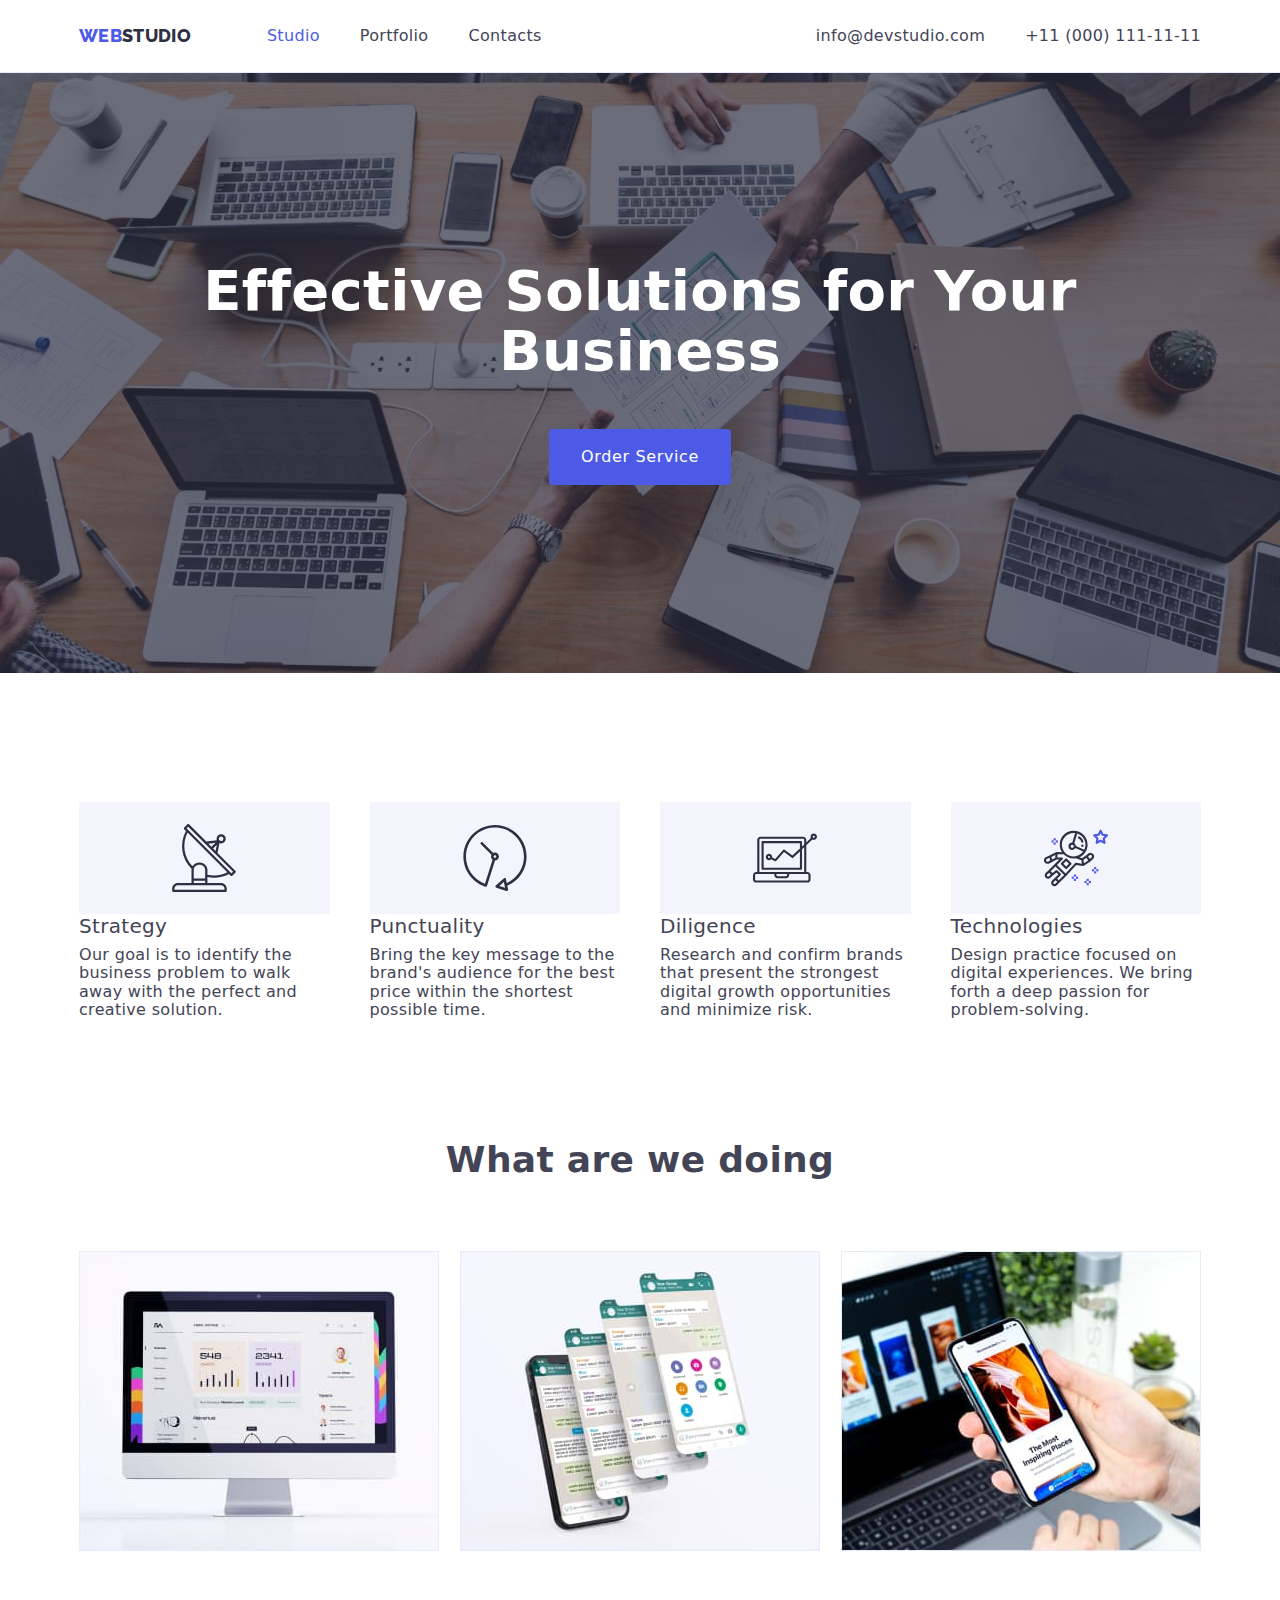
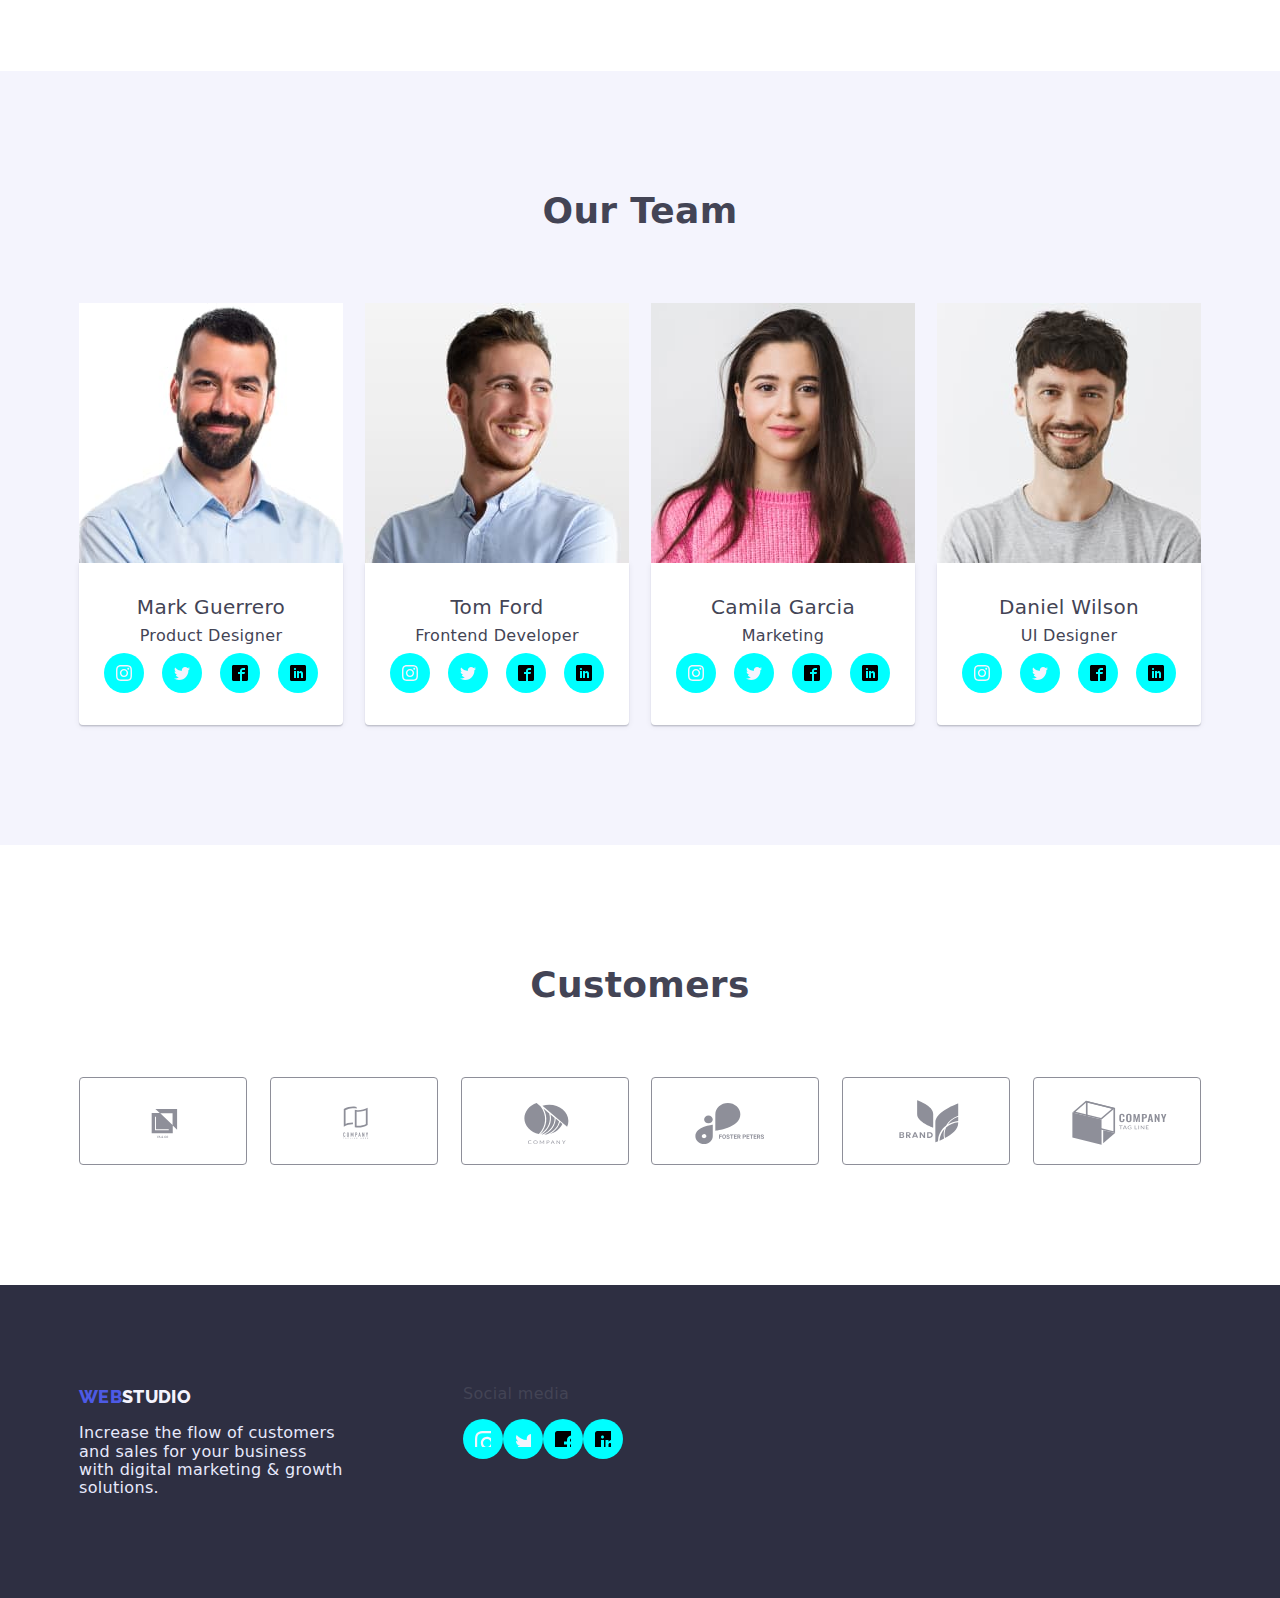
==== index.html @ 7fb161d1 "commit2" ====
<!DOCTYPE html>
<html lang="en">
  <head>
    <meta charset="UTF-8" />
    <meta http-equiv="X-UA-Compatible" content="IE=edge" />
    <meta name="viewport" content="width=device-width, initial-scale=1.0" />

    <title>resume</title>
  
    <link
      href="https://fonts.googleapis.com/css2?family=Raleway:wght@800&family=Roboto:wght@400;500;700&display=swap"
      rel="stylesheet"
    />
    <link rel="stylesheet" href="./css/styles.css" />
    <link
    href="https://cdn.jsdelivr.net/npm/modern-normalize@1.1.0/modern-normalize.min.css"
    rel="stylesheet"
  />
   
  </head>
  <body>
    <header class="top">
      <div class="conteiner">
        <div class="header-nav">
        <nav>
          <div class="internal-nav"> 
        <a href="./index.html" class="logo"
          >WEB<span class="accent-1">STUDIO</span></a
        >
        <ul class="nav-link">
          <li class="li">
            <a href="" class="link curent">Studio</a>
          </li>
          <li class="li"><a href="./portfolio.html" class="link">Portfolio</a></li>
          <li class="li"><a href="" class="link">Contacts</a></li>
        </ul>
      </div>
      </nav>
      <address class="adr-heder">
        <ul class="auth-nav">
          <li class="li">
            <a href="mailto:info@devstudio.com" class="address">info@devstudio.com</a>
          </li>
          <li class="li">
            <a href="tel:+110001111111" class="address">+11 (000) 111-11-11</a>
          </li>
        </ul>
      </address>
    </div>
      </div>
    </header>

    <main>
      
      <section class="giant">
        <div class="hero">
        <div class="conteiner">
        <h1 class="title">Effective Solutions for Your Business</h1>
        <button type="button" class="button giant">Order Service</button>
      </div>
      </section>

      <section class="methods">
        <div class="conteiner">
          
        <ul class="title-p">
          <li class="li antena">
            <h3 class="title">Strategy</h3>
            <p class="text-p">
              Our goal is to identify the business problem to walk away with the
              perfect and creative solution.
            </p>
          </li>

          <li class="li hod">
            <h3 class="title">Punctuality</h3>
            <p class="text-p">
              Bring the key message to the brand's audience for the best price
              within the shortest possible time.
            </p>
          </li>

          <li class="li comp">
            <h3 class="title">Diligence</h3>
            <p class="text-p">
              Research and confirm brands that present the strongest digital
              growth opportunities and minimize risk.
            </p>
          </li>

          <li class="li astronaut">
            <h3 class="title">Technologies</h3>
            <p class="text-p">
              Design practice focused on digital experiences. We bring forth a
              deep passion for problem-solving.
            </p>
          </li>
        </ul>
       
        </div>
    </div>
      </section>
      <section class="works">
        <div class="conteiner metodu">
        <h2 class="big-title">What are we doing</h2>
        <ul class="work">
          <li class="li">
            <img src="./images/comp.jpg" alt="computer" width="360" />
          </li>

          <li class="li">
            <img src="./images/tel.jpg" alt="phone" width="360" />
          </li>
          <li class="li">
            <img
              src="./images/compandtel.jpg"
              alt="phone and computer"
              width="360"
            />
          </li>
        </ul>
        </div>
        </section>
      </section>
   

      <section class="team">
        <div class="conteiner">
        <h2 class="big-title">Our Team</h2>
        <ul class="title-img">
          <li class="li">
            <img src="./images/mark.jpg" alt="mark" width="264" class="foto"/>
            <div class="team-img"><h3 class="title">Mark Guerrero</h3>
            <p class="text-p">Product Designer</p>
            <ul class="list-svg">
       <li class="li"><a href="/" class="a-svg"><svg class="icon inst-t" width="16px" height="16px"> 
            <use href="./images/symbol-defs.svg#icon-instagram" ></use>
       </svg></a></li>
         <li class="li"><a href="/" class="a-svg"><svg class="icon inst-t" width="16px" height="16px"> 
            <use href="./images/symbol-defs.svg#icon-twitter" ></use>
        </svg></a></li>
         <li class="li"><a href="/" class="a-svg"><svg class="icon f-in" width="16px" height="16px"> 
            <use href="./images/symbol-defs.svg#icon-facebook2" ></use>
        </svg></a></li>
         <li class="li"><a href="/" class="a-svg"><svg class="icon f-in" width="16px" height="16px"> 
            <use href="./images/symbol-defs.svg#icon-linkedin" ></use>
        </svg></a></li>
        </ul>
   </div> 
   <li class="li">
            <img src="./images/tom.jpg" alt="mark" width="264" class="foto"/>
            <div class="team-img"><h3 class="title">Tom Ford</h3>
            <p class="text-p">Frontend Developer</p>
      <ul class="list-svg">
       <li class="li"><a href="/" class="a-svg"><svg class="icon inst-t" width="16px" height="16px"> 
            <use href="./images/symbol-defs.svg#icon-instagram" ></use>
       </svg></a></li>
         <li class="li"><a href="/" class="a-svg"><svg class="icon inst-t" width="16px" height="16px"> 
            <use href="./images/symbol-defs.svg#icon-twitter" ></use>
        </svg></a></li>
         <li class="li"><a href="/" class="a-svg"><svg class="icon f-in" width="16px" height="16px"> 
            <use href="./images/symbol-defs.svg#icon-facebook2" ></use>
        </svg></a></li>
         <li class="li"><a href="/" class="a-svg"><svg class="icon f-in" width="16px" height="16px"> 
            <use href="./images/symbol-defs.svg#icon-linkedin" ></use>
        </svg></a></li>
        </ul>
   </div> 
    <li class="li">
            <img src="./images/camila.jpg" alt="mark" width="264" class="foto"/>
            <div class="team-img"><h3 class="title">Camila Garcia</h3>
            <p class="text-p">Marketing</p>
       <ul class="list-svg">
       <li class="li"><a href="/" class="a-svg"><svg class="icon inst-t" width="16px" height="16px"> 
            <use href="./images/symbol-defs.svg#icon-instagram" ></use>
       </svg></a></li>
         <li class="li"><a href="/" class="a-svg"><svg class="icon inst-t" width="16px" height="16px"> 
            <use href="./images/symbol-defs.svg#icon-twitter" ></use>
        </svg></a></li>
         <li class="li"><a href="/" class="a-svg"><svg class="icon f-in" width="16px" height="16px"> 
            <use href="./images/symbol-defs.svg#icon-facebook2" ></use>
        </svg></a></li>
         <li class="li"><a href="/" class="a-svg"><svg class="icon f-in" width="16px" height="16px"> 
            <use href="./images/symbol-defs.svg#icon-linkedin" ></use>
        </svg></a></li>
        </ul>
   </div>         
           <li class="li">
            <img src="./images/daniel.jpg" alt="mark" width="264" class="foto"/>
            <div class="team-img"><h3 class="title">Daniel Wilson</h3>
            <p class="text-p">UI Designer</p>
       <ul class="list-svg">
       <li class="li"><a href="/" class="a-svg"><svg class="icon inst-t" width="16px" height="16px"> 
            <use href="./images/symbol-defs.svg#icon-instagram" ></use>
       </svg></a></li>
         <li class="li"><a href="/" class="a-svg"><svg class="icon inst-t" width="16px" height="16px"> 
            <use href="./images/symbol-defs.svg#icon-twitter" ></use>
        </svg></a></li>
         <li class="li"><a href="/" class="a-svg"><svg class="icon f-in" width="16px" height="16px"> 
            <use href="./images/symbol-defs.svg#icon-facebook2" ></use>
        </svg></a></li>
         <li class="li"><a href="/" class="a-svg"><svg class="icon f-in" width="16px" height="16px"> 
            <use href="./images/symbol-defs.svg#icon-linkedin" ></use>
        </svg></a></li>
        </ul>
   </div>         
              
                 
        </div>

      </section>
      <section class="Customers">
        <div class="conteiner">
      <h2 class="big-title">Customers</h2>
      <div class="klientu">
      <ul class="klientu-list">
        <li class="li">
          <svg class="icon-klientu">
            <use href="./images/symbol-defs.svg#icon-Client-1"></use>
          </svg>
        </li>
        <li class="li">
          <svg class="icon-klientu">
            <use href="./images/symbol-defs.svg#icon-Client-2"></use>
          </svg>
        </li>
        <li class="li">
          <svg class="icon-klientu">
            <use href="./images/symbol-defs.svg#icon-Logo-8"></use>
          </svg>
        </li>
        <li class="li">
          <svg class="icon-klientu">
            <use href="./images/symbol-defs.svg#icon-Logo-3"></use>
          </svg>
        </li>
        <li class="li">
          <svg class="icon-klientu">
            <use href="./images/symbol-defs.svg#icon-Logo-6"></use>
          </svg>
        </li>
        <li class="li">
          <svg class="icon-klientu">
            <use href="./images/symbol-defs.svg#icon-Logo-7"></use>
          </svg>
        </li>
      </ul>
      </div>
     </div>
      </section>


    </main>
    <footer class="footer">
      <div class="conteiner foot">
       <div class="f-web"> 
          <a href="./index.html" class="logo"
          >WEB<span class="accent-2">STUDIO</span></a
        >
        

      <p class="footer-p">
        Increase the flow of customers and sales for your business with digital
        marketing & growth solutions.
      </p>
     </div> 
      <section class="social-media">
        <div class="media">
       <P>
        
        Social media
       </P>
        <ul class="footer-list-svg">
       <li class="li"><a href="/" class="a-svg f"><svg class="icon inst-t" > 
            <use href="./images/symbol-defs.svg#icon-instagram"  width="24px" height="24px" ></use>
       </svg></a></li>
         <li class="li"><a href="/" class="a-svg f"><svg class="icon inst-t" > 
            <use href="./images/symbol-defs.svg#icon-twitter"  width="24px" height="24px"></use>
        </svg></a></li>
         <li class="li"><a href="/" class="a-svg f"><svg class="icon f-in" > 
            <use href="./images/symbol-defs.svg#icon-facebook2"  width="24px" height="24px"></use>
        </svg></a></li>
         <li class="li"><a href="/" class="a-svg f"><svg class="icon f-in" > 
            <use href="./images/symbol-defs.svg#icon-linkedin"  width="24px" height="24px"></use>
        </svg></a></li>
        </ul>

      </section>
   </div>
      </div>
    </footer>
  </body>
</html>
---- css/styles.css ----
/*скидання стилів*/
h1,
h2,
h3,
h4,
p {
  margin-top: 0;
  margin-bottom: 0;
}

ul,
ol {
  margin-top: 0;
  margin-bottom: 0;
  padding-left: 0;
}
img {
  display: block;
}
/*геометрія*/
.conteiner {
  margin-left: auto;
  margin-right: auto;
  width: 1152px;
  padding-left: 15px;
  padding-right: 15px;
}

/*коріл logo- #4D5AE5-web
коріл logo- #F4F4FD-studio
*/
/*головний коріл - #434455*/
/*вторичний коріл - #2E2F42*/
/*коріл тексту гіганта - #FFFFFF*/
/*коріл футера - #E7E9FC*/
/*кнопка-#4D5AE5*/
/*колір ховера -№404BBF*/

:root {
  --primary-text-color: #434455;
  --title_text-color: #2e2f42;
  --accent-color: #4d5ae5;
  --color-hover: #404bbf;
  --color-giant: #ffffff;
  --bgcolor-button: #f4f4fd;
  --color-footera: #e7e9fc;
}

body {
  color: var(--primary-text-color);
  font-family: Roboto, sans-serif;
  letter-spacing: 0.02em;
  margin: 0;
}

/*header*/
.top {
  border-bottom: 1px solid var(--color-footera);
  box-shadow: 0px 1px 6px rgba(46, 47, 66, 0.08),
    0px 1px 1px rgba(46, 47, 66, 0.16), 0px 2px 1px rgba(46, 47, 66, 0.08);
  background-color: var(--color-giant);
}
.logo {
  margin-top: 24px;
  margin-bottom: 24px;
  margin-right: 76px;
  font-family: Raleway, sans-serif;
  color: var(--accent-color);
  font-weight: 800;
  font-size: 18px;
  line-height: 1.3;
  text-decoration: none;
}

.accent-1 {
  color: var(--title_text-color);
}
.accent-2 {
  color: var(--bgcolor-button);
}

.nav-link {
  display: flex;
}
.nav-link .li:not(:last-child) {
  margin-right: 40px;
}

.nav-link .link {
  display: block;
  padding-top: 24px;
  padding-bottom: 24px;
  color: var(--title-text-color);
  font-weight: 500;
  font-size: 16px;
  line-height: 1.5;
  text-decoration: none;
}

.nav-link .link:hover,
.nav-link .link:focus {
  color: var(--accent-color);
}

.nav-link .link.curent {
  color: var(--accent-color);
}
.adr-heder {
  margin-left: auto;
}
.auth-nav {
  display: flex;
  margin-left: auto;
}
.auth-nav .li:not(:last-child) {
  margin-right: 40px;
}

.address {
  color: var(--primary-text-color);
  font-size: 16px;
  line-height: 1.5;
  text-decoration: none;
  font-style: normal;
}

.address:hover,
.address:focus {
  color: var(--color-hover);
}
/*розташовування в рядок елементів*/
.header-nav {
  display: flex;
  align-items: center;
}

.internal-nav {
  display: flex;
  align-items: center;
}

/*main*/
ul {
  list-style: none;
}

.giant {
  padding-bottom: 188px 0;
  text-align: center;
  background-color: var(--title_text-color);
  width: auto;
  margin-left: auto;
  margin-right: auto;
}
.hero {
  height: 600px;

  background-size: cover;
  background-repeat: no-repeat;
  background-position: center;
  background-image: linear-gradient(
      rgba(46, 47, 66, 0.7),
      rgba(46, 47, 66, 0.7)
    ),
    url("../images/peopleoffice.jpg");
}

.giant .title {
  padding-top: 188px;
  margin-bottom: 48px;

  color: var(--color-giant);
  font-weight: 700;
  font-size: 56px;
  line-height: 1.07;
  text-align: center;
}
.button.giant {
  margin-bottom: 188px;
  border-style: none;
  cursor: pointer;
}

/*button*/
.button {
  border-radius: 4px;
  padding: 16px 32px;
  /*min-width: 169px;*/
  border: 1px solid var(--bgcolor-button);
  font-family: inherit;
  color: var(--color-giant);
  background-color: var(--accent-color);
  font-weight: 500;
  font-size: 16px;
  line-height: 1.5;
  letter-spacing: 0.04em;
}

.button:hover,
.button:focus {
  background-color: var(--color-hover);
}

.internal-conteiner {
  display: flex;
}

.methods {
  padding-top: 129px;
  padding-bottom: 120px;
}
/*.conteiner.metodu {
  padding-bottom: 120px;
}*/
.works {
  padding-bottom: 120px;
}
.title-p {
  display: flex;
}
.title-p .li {
  width: 264px;
}
.title-p .li::before {
  display: block;
  content: "";

  height: 112px;
  background-color: var(--bgcolor-button);
  background-size: contain;
  background-repeat: no-repeat;
  background-position: center;
}
/*.title-p .li :nth-child(1)::before {

    background-image: url('../images/Vector.svg'); ;
}*/
.title-p .li.antena::before {
  background-image: url("../images/antena.svg");
  background-size: 64px;
}
.title-p .li.hod::before {
  background-image: url("../images/hod.svg");
  background-size: 64px;
}
.title-p .li.comp::before {
  background-image: url("../images/comp.svg");
  background-size: 64px;
}
.title-p .li.astronaut::before {
  background-image: url("../images/astronaut.svg");
  background-size: 64px;
}

.title-p .li:not(:last-child) {
  margin-right: 40px;
}

.title-p .title {
  margin-bottom: 8px;
  color: var(--title-text-color);
  font-weight: 500;
  font-size: 20px;
  line-height: 1.2;
}

.team {
  padding-top: 120px;
  padding-bottom: 120px;
  background-color: var(--bgcolor-button);
}
.team-img {
  background-color: var(--color-giant);
  padding: 32px 16px;
  box-shadow: 0px 1px 6px rgba(46, 47, 66, 0.08),
    0px 1px 1px rgba(46, 47, 66, 0.16), 0px 2px 1px rgba(46, 47, 66, 0.08);
  border-radius: 0px 0px 4px 4px;
}

.work {
  display: flex;
  justify-content: space-between;
}

.big-title {
  margin-bottom: 72px;
  color: var(--title-text-color);
  font-weight: 700;
  font-size: 36px;
  line-height: 1.1;
  text-align: center;
}

.foto {
  display: block;
}
.title-img {
  display: flex;
  justify-content: space-between;
}
.title-img .li {
  width: 264px;
}
.title-img .title {
  text-align: center;
  margin-bottom: 8px;
  color: var(--title-text-color);
  font-weight: 500;
  font-size: 20px;
  line-height: 1.2;
}
/*.title-p .text-p {
   
    margin-bottom: 32px;
  font-size: 16px;
  line-height: 1.5;
}*/
.title-img .li .text-p {
  text-align: center;
}

/*footer*/
.footer-p {
  margin-top: 16px;
  width: 264px;
  color: var(--color-footera);
}

.footer {
  padding-top: 100px;
  padding-bottom: 100px;
  background-color: var(--title_text-color);
}
.f-web {
  margin-right: 120px;
}

.Customers {
  padding-bottom: 120px;
  padding-top: 120px;
}
.conteiner.foot {
  display: flex;
}

/*portfolio*/

.portfolio {
  padding-top: 96px;
  padding-bottom: 103px;
}
.invisible-title {
  opacity: 0;
}
.filtr .title {
  color: var(--title_text-color);
  margin-bottom: 8px;
  font-family: inherit;
  font-weight: 500;
  font-size: 20px;
  line-height: 1.2;
}
.filtr .text-img {
  color: var(--primary-text-color);
  font-size: 16px;
  line-height: 1.5;
}
.nav-button {
  display: flex;
  justify-content: center;
}
.nav-button .li:not(:last-child) {
  margin-right: 24px;
}
.nav-button .button {
  margin-bottom: 72px;
  font-family: inherit;
  color: var(--accent-color);
  background-color: var(--bgcolor-button);
  border: 1px solid var(--color-footera);
  border-radius: 4px;

  font-weight: 500;
  font-size: 16px;
  line-height: 1.5;
  letter-spacing: 0.04em;
  cursor: pointer;

  padding: 12px 24px;
}

.nav-button .button:hover,
.nav-button .button:focus {
  background-color: var(--accent-color);
  color: var(--color-giant);
}
.filtr .link {
  text-decoration: none;
}
.filtr {
  display: flex;
  flex-wrap: wrap;
  justify-content: space-between;
}
.filtr .li {
  width: 360px;
  margin-bottom: 48px;

  /* margin-right:24px */
}

.border-img {
  padding-top: 32px;
  padding-bottom: 32px;
  padding-left: 16px;
  border: 1px solid #e7e9fc;
  border-top: none;
}

/*.filtr .li :nth-child(3n){
    margin-right: 0;
}*/
.filtr .li:nth-last-child(-n + 3) {
  margin-bottom: 0;
}

.icon {
  height: 16px;
  width: 16px;
}
.inst-t {
  background-color: rgba(0, 0, 0, 0);
  fill: var(--bgcolor-button);
}

.f-in {
  background-color: rgba(0, 0, 0, 0);
}
.a-svg {
  display: block;
  background-color: aqua;
  border-radius: 50%;
  width: 40px;
  height: 40px;
  padding: 12px;
  margin-left: auto;
  margin-right: auto;
}
.list-svg {
  display: flex;
  justify-content: center;
  margin-top: 8px;
}

.a-svg:not(:last-child) {
  margin-right: 24px;
}
.klientu-list {
  display: flex;

  justify-content: space-between;
}
.klientu-list .li {
  box-sizing: border-box;
  border-radius: 4px;
  border: 1px solid #8e8f99;

  width: 168px;
  height: 88px;
  padding: 16px 32px;
}
.icon-klientu {
  width: 104px;
  height: 56px;
}
.footer-list-svg {
  display: flex;
  justify-content: center;
  margin-top: 16px;
}
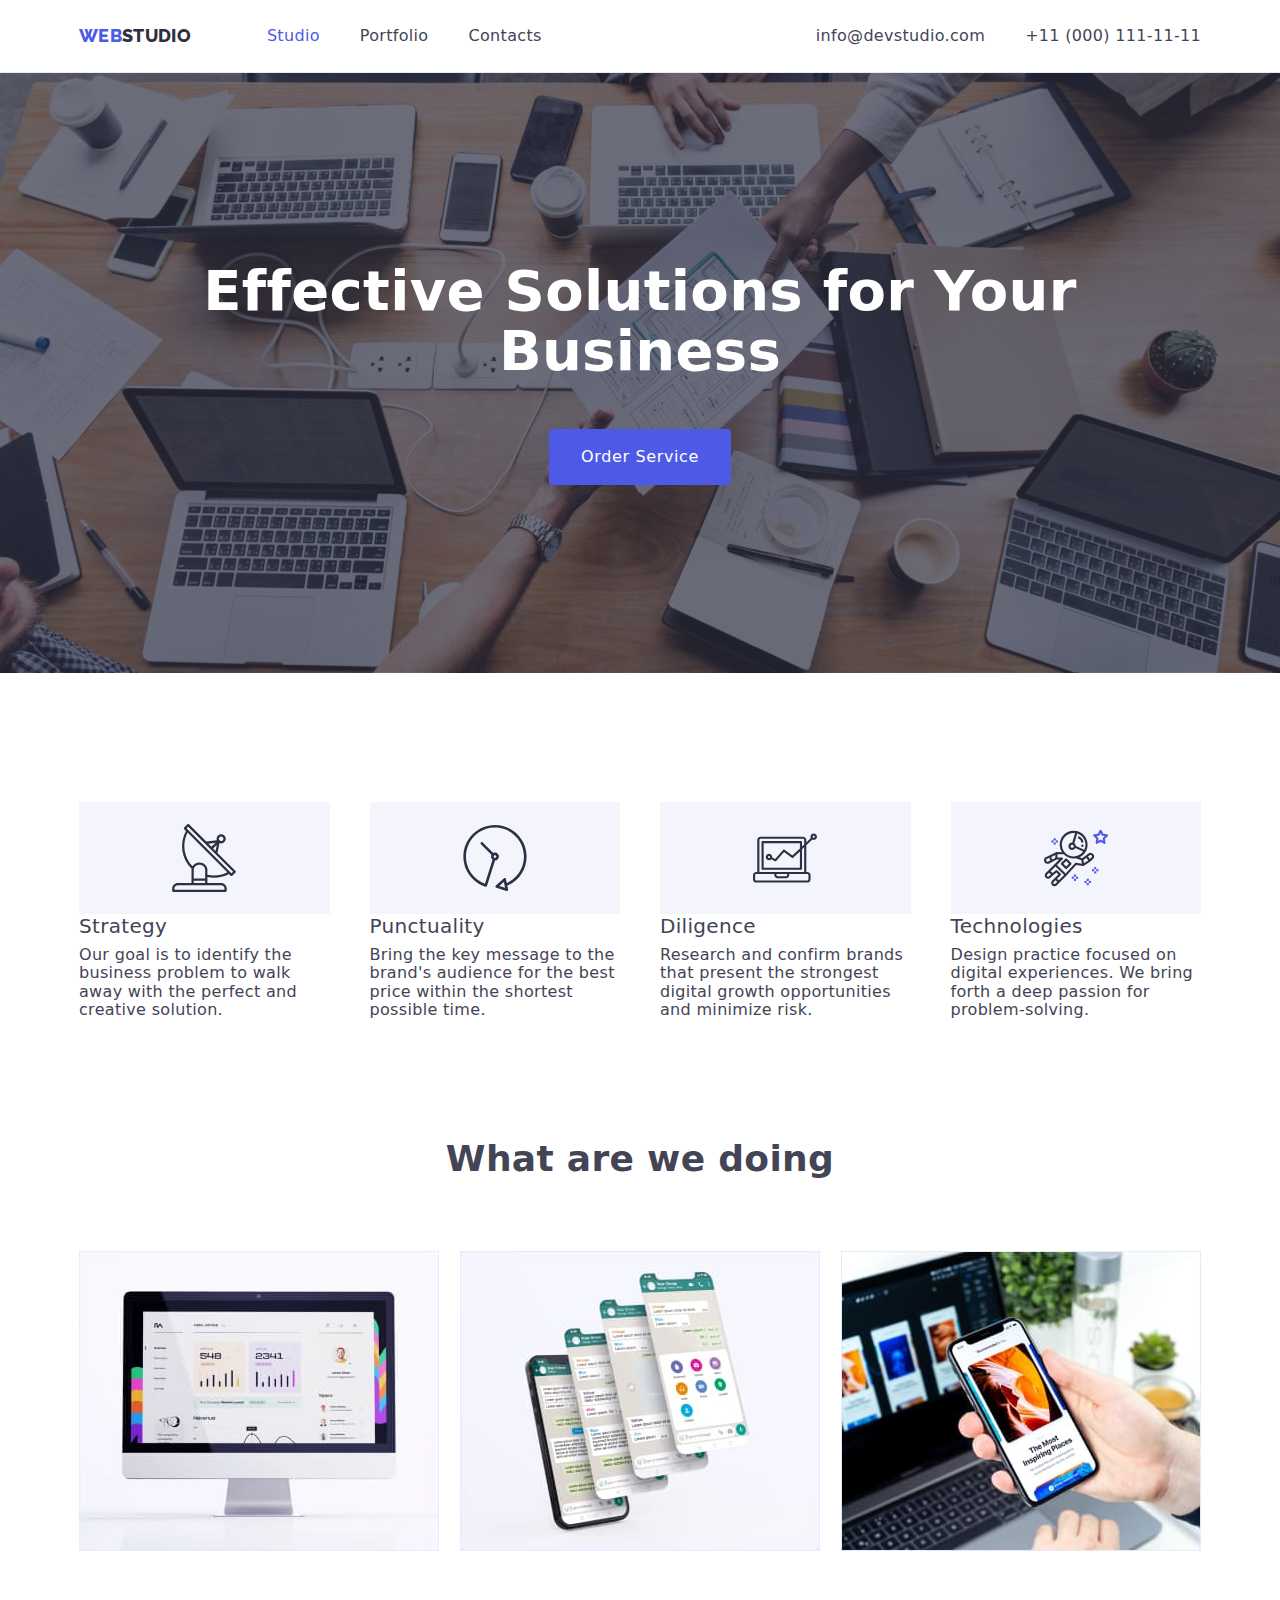
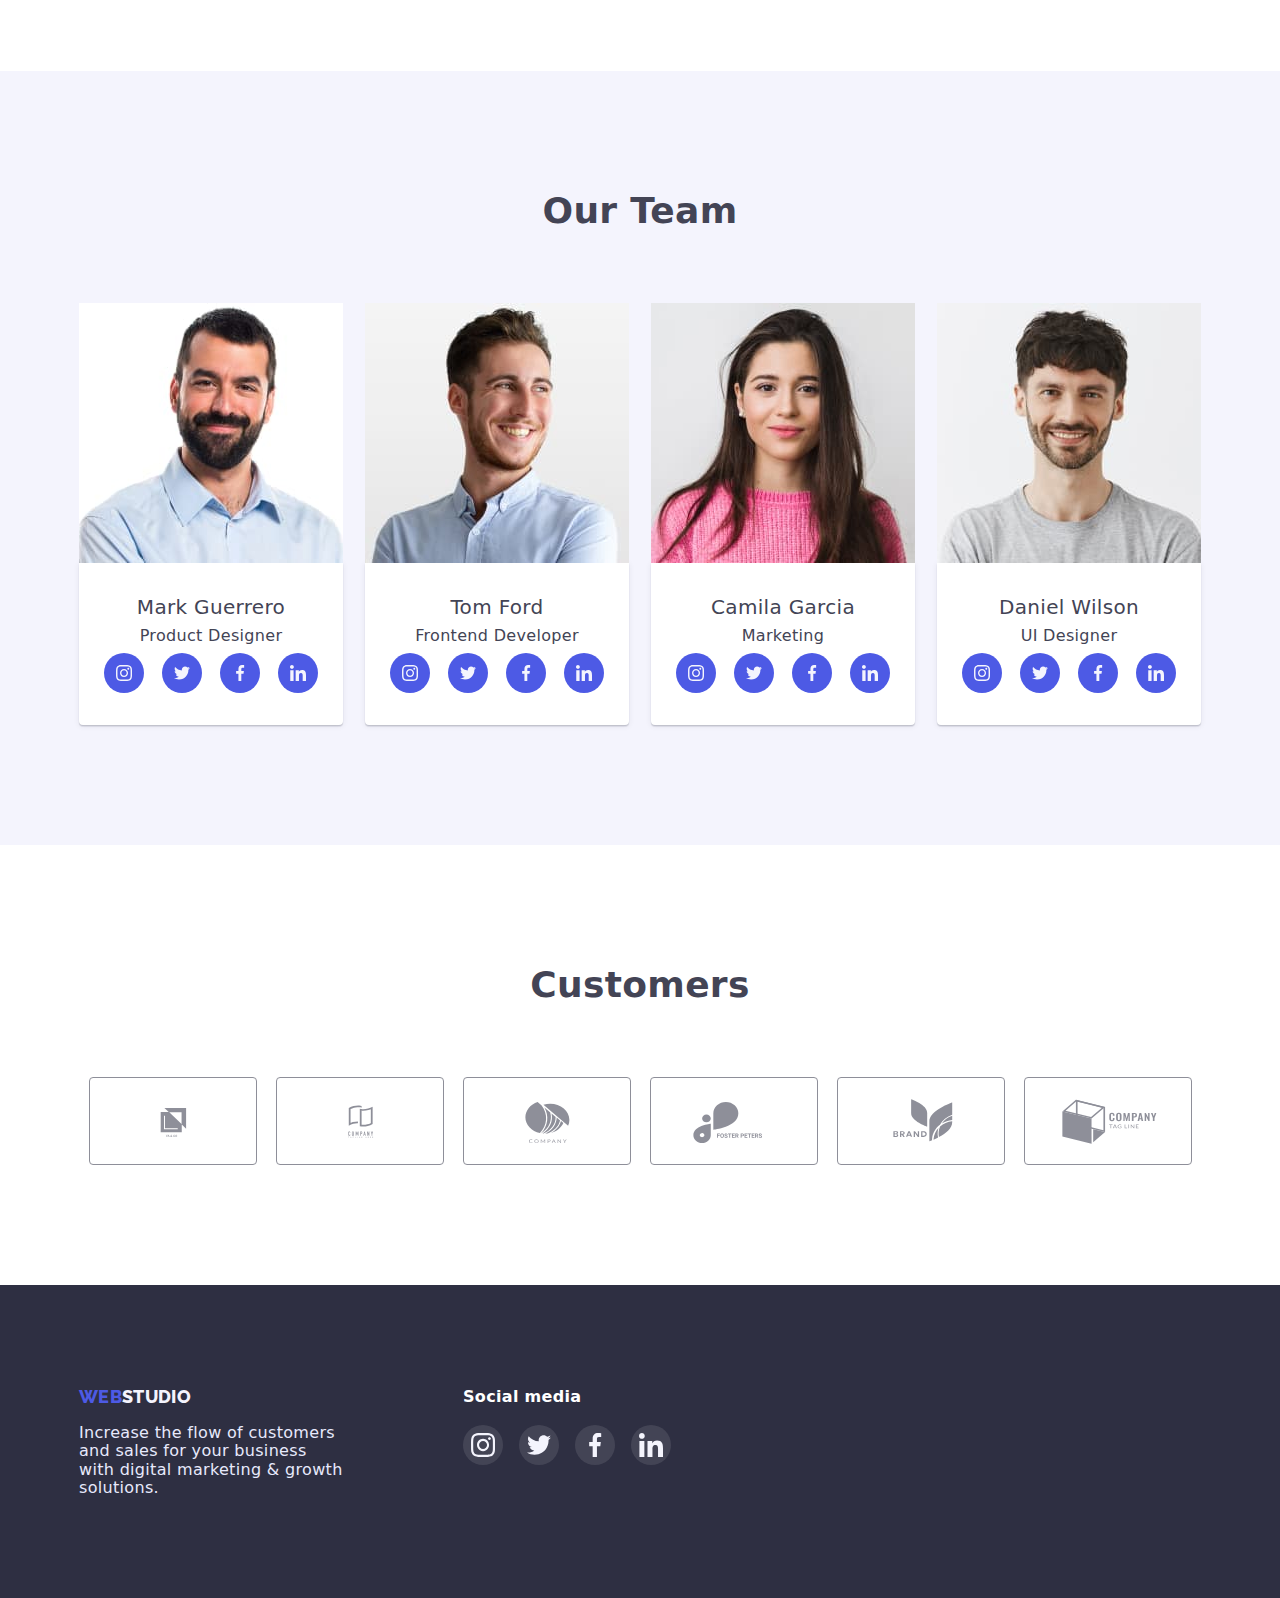
==== commit 3777ebe1: "робота вже з ховерами" ====
--- a/index.html
+++ b/index.html
@@ -51,15 +51,16 @@
     </header>
 
     <main>
-      
-      <section class="giant">
-        <div class="hero">
+   
+      <section class="hero">
+         
         <div class="conteiner">
         <h1 class="title">Effective Solutions for Your Business</h1>
         <button type="button" class="button giant">Order Service</button>
-      </div>
-      </section>
-
+    </div>
+   
+      </section>
+    
       <section class="methods">
         <div class="conteiner">
           
@@ -133,16 +134,16 @@
             <div class="team-img"><h3 class="title">Mark Guerrero</h3>
             <p class="text-p">Product Designer</p>
             <ul class="list-svg">
-       <li class="li"><a href="/" class="a-svg"><svg class="icon inst-t" width="16px" height="16px"> 
-            <use href="./images/symbol-defs.svg#icon-instagram" ></use>
-       </svg></a></li>
-         <li class="li"><a href="/" class="a-svg"><svg class="icon inst-t" width="16px" height="16px"> 
-            <use href="./images/symbol-defs.svg#icon-twitter" ></use>
-        </svg></a></li>
-         <li class="li"><a href="/" class="a-svg"><svg class="icon f-in" width="16px" height="16px"> 
-            <use href="./images/symbol-defs.svg#icon-facebook2" ></use>
-        </svg></a></li>
-         <li class="li"><a href="/" class="a-svg"><svg class="icon f-in" width="16px" height="16px"> 
+       <li class="li"><a href="/" class="a-svg"><svg class="icon" width="16px" height="16px"> 
+            <use href="./images/symbol-defs.svg#icon-instagram" ></use>
+       </svg></a></li>
+         <li class="li"><a href="/" class="a-svg"><svg class="icon" width="16px" height="16px"> 
+            <use href="./images/symbol-defs.svg#icon-twitter" ></use>
+        </svg></a></li>
+         <li class="li"><a href="/" class="a-svg"><svg class="icon" width="16px" height="16px"> 
+            <use href="./images/symbol-defs.svg#icon-facebook" ></use>
+        </svg></a></li>
+         <li class="li"><a href="/" class="a-svg"><svg class="icon" width="16px" height="16px"> 
             <use href="./images/symbol-defs.svg#icon-linkedin" ></use>
         </svg></a></li>
         </ul>
@@ -159,7 +160,7 @@
             <use href="./images/symbol-defs.svg#icon-twitter" ></use>
         </svg></a></li>
          <li class="li"><a href="/" class="a-svg"><svg class="icon f-in" width="16px" height="16px"> 
-            <use href="./images/symbol-defs.svg#icon-facebook2" ></use>
+            <use href="./images/symbol-defs.svg#icon-facebook" ></use>
         </svg></a></li>
          <li class="li"><a href="/" class="a-svg"><svg class="icon f-in" width="16px" height="16px"> 
             <use href="./images/symbol-defs.svg#icon-linkedin" ></use>
@@ -178,7 +179,7 @@
             <use href="./images/symbol-defs.svg#icon-twitter" ></use>
         </svg></a></li>
          <li class="li"><a href="/" class="a-svg"><svg class="icon f-in" width="16px" height="16px"> 
-            <use href="./images/symbol-defs.svg#icon-facebook2" ></use>
+            <use href="./images/symbol-defs.svg#icon-facebook" ></use>
         </svg></a></li>
          <li class="li"><a href="/" class="a-svg"><svg class="icon f-in" width="16px" height="16px"> 
             <use href="./images/symbol-defs.svg#icon-linkedin" ></use>
@@ -197,7 +198,7 @@
             <use href="./images/symbol-defs.svg#icon-twitter" ></use>
         </svg></a></li>
          <li class="li"><a href="/" class="a-svg"><svg class="icon f-in" width="16px" height="16px"> 
-            <use href="./images/symbol-defs.svg#icon-facebook2" ></use>
+            <use href="./images/symbol-defs.svg#icon-facebook" ></use>
         </svg></a></li>
          <li class="li"><a href="/" class="a-svg"><svg class="icon f-in" width="16px" height="16px"> 
             <use href="./images/symbol-defs.svg#icon-linkedin" ></use>
@@ -264,28 +265,28 @@
         marketing & growth solutions.
       </p>
      </div> 
-      <section class="social-media">
+     
         <div class="media">
-       <P>
+       <P class="media-p">
         
         Social media
        </P>
         <ul class="footer-list-svg">
-       <li class="li"><a href="/" class="a-svg f"><svg class="icon inst-t" > 
-            <use href="./images/symbol-defs.svg#icon-instagram"  width="24px" height="24px" ></use>
-       </svg></a></li>
-         <li class="li"><a href="/" class="a-svg f"><svg class="icon inst-t" > 
-            <use href="./images/symbol-defs.svg#icon-twitter"  width="24px" height="24px"></use>
-        </svg></a></li>
-         <li class="li"><a href="/" class="a-svg f"><svg class="icon f-in" > 
-            <use href="./images/symbol-defs.svg#icon-facebook2"  width="24px" height="24px"></use>
-        </svg></a></li>
-         <li class="li"><a href="/" class="a-svg f"><svg class="icon f-in" > 
-            <use href="./images/symbol-defs.svg#icon-linkedin"  width="24px" height="24px"></use>
-        </svg></a></li>
-        </ul>
-
-      </section>
+       <li class="li"><a href="/" class="a-svg-f"><svg class="icon" width="24" height="24" > 
+            <use href="./images/symbol-defs.svg#icon-instagram" ></use>
+       </svg></a></li>
+         <li class="li"><a href="/" class="a-svg-f"><svg class="icon" width="24" height="24" > 
+            <use href="./images/symbol-defs.svg#icon-twitter"></use>
+        </svg></a></li>
+         <li class="li"><a href="/" class="a-svg-f"><svg class="icon" width="24" height="24" > 
+            <use href="./images/symbol-defs.svg#icon-facebook"></use>
+        </svg></a></li>
+         <li class="li"><a href="/" class="a-svg-f"><svg class="icon" width="24" height="24" > 
+            <use href="./images/symbol-defs.svg#icon-linkedin"></use>
+        </svg></a></li>
+        </ul>
+
+    
    </div>
       </div>
     </footer>
--- a/css/styles.css
+++ b/css/styles.css
@@ -144,41 +144,32 @@
   list-style: none;
 }
 
-.giant {
-  padding-bottom: 188px 0;
+.hero {
+  padding-bottom: 188px;
+  padding-top: 188px;
   text-align: center;
   background-color: var(--title_text-color);
-  width: auto;
-  margin-left: auto;
-  margin-right: auto;
-}
-.hero {
-  height: 600px;
-
-  background-size: cover;
-  background-repeat: no-repeat;
-  background-position: center;
   background-image: linear-gradient(
       rgba(46, 47, 66, 0.7),
       rgba(46, 47, 66, 0.7)
     ),
     url("../images/peopleoffice.jpg");
-}
-
-.giant .title {
-  padding-top: 188px;
+  max-width: 1440px;
+  margin: 0 auto;
+  background-size: cover;
+  background-position: center;
+  background-repeat: no-repeat;
+
+  width: auto;
+}
+
+.hero .title {
   margin-bottom: 48px;
-
   color: var(--color-giant);
   font-weight: 700;
   font-size: 56px;
   line-height: 1.07;
   text-align: center;
-}
-.button.giant {
-  margin-bottom: 188px;
-  border-style: none;
-  cursor: pointer;
 }
 
 /*button*/
@@ -196,6 +187,11 @@
   letter-spacing: 0.04em;
 }
 
+.button.giant {
+  border-style: none;
+  cursor: pointer;
+  background-color: var(--accent-color);
+}
 .button:hover,
 .button:focus {
   background-color: var(--color-hover);
@@ -331,6 +327,9 @@
   padding-bottom: 100px;
   background-color: var(--title_text-color);
 }
+.media {
+  width: 208px;
+}
 .f-web {
   margin-right: 120px;
 }
@@ -424,28 +423,22 @@
   margin-bottom: 0;
 }
 
-.icon {
-  height: 16px;
-  width: 16px;
-}
-.inst-t {
-  background-color: rgba(0, 0, 0, 0);
-  fill: var(--bgcolor-button);
-}
-
-.f-in {
-  background-color: rgba(0, 0, 0, 0);
-}
 .a-svg {
-  display: block;
-  background-color: aqua;
+  display: flex;
+  background-color: var(--accent-color);
   border-radius: 50%;
   width: 40px;
   height: 40px;
-  padding: 12px;
+  align-items: center;
+  justify-content: center;
   margin-left: auto;
   margin-right: auto;
 }
+.a-svg:hover,
+.a-svg:focus {
+  background-color: var(--color-hover);
+}
+
 .list-svg {
   display: flex;
   justify-content: center;
@@ -467,14 +460,49 @@
 
   width: 168px;
   height: 88px;
-  padding: 16px 32px;
+
+  display: flex;
+
+  align-items: center;
+  justify-content: center;
+  margin-left: auto;
+  margin-right: auto;
+  fill: #8e8f99;
 }
 .icon-klientu {
   width: 104px;
   height: 56px;
 }
+
+.klientu-list .li:hover,
+.klientu-list .li:focus {
+  fill: var(--color-hover);
+  border: 1px solid var(--color-hover);
+}
 .footer-list-svg {
   display: flex;
+  justify-content: space-between;
+  margin-top: 16px;
+}
+.media-p {
+  color: var(--color-giant);
+  font-weight: 700;
+  font-size: 16px;
+  line-height: 1.5;
+}
+.a-svg-f {
+  display: flex;
+
+  border-radius: 50%;
+  width: 40px;
+  height: 40px;
+  align-items: center;
   justify-content: center;
-  margin-top: 16px;
-}
+  margin-left: auto;
+  margin-right: auto;
+  background-color: rgba(255, 255, 255, 0.1);
+}
+.a-svg-f:hover,
+.a-svg-f:focus {
+  background-color: #31d0aa;
+}
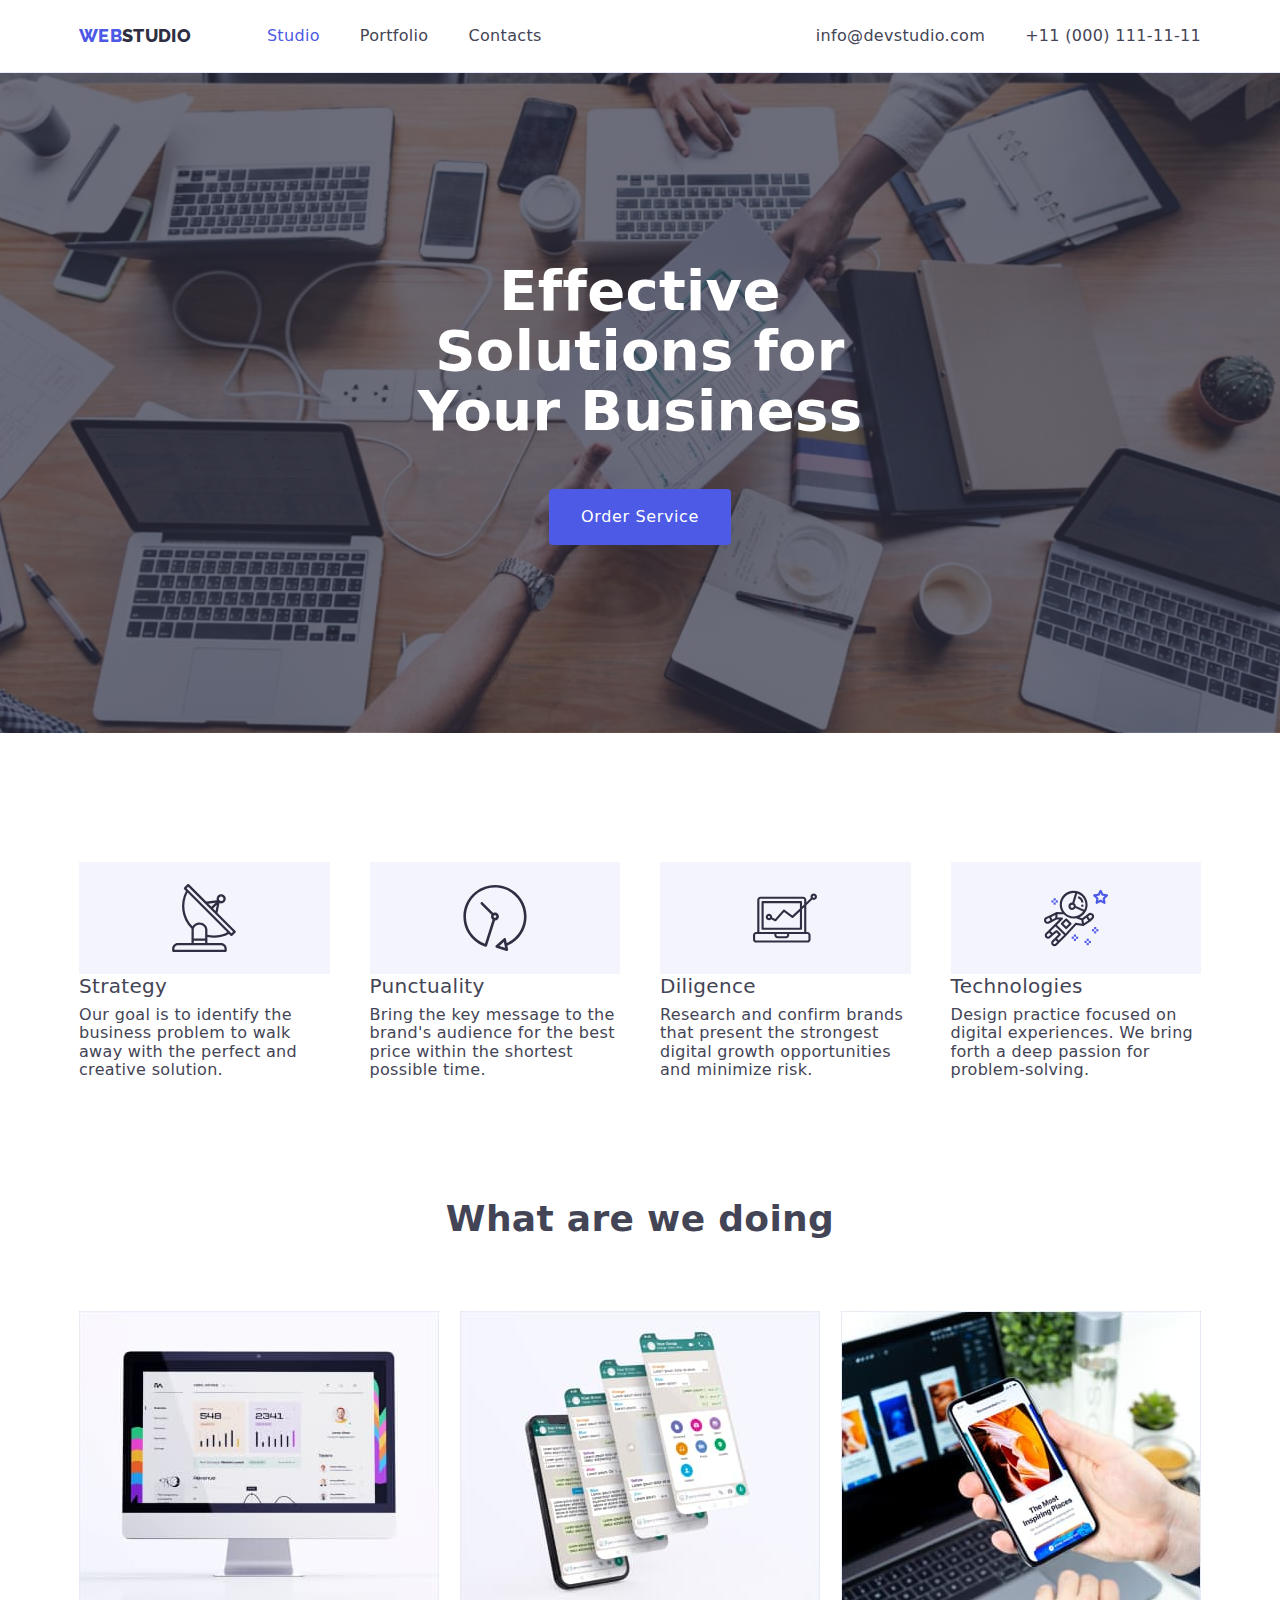
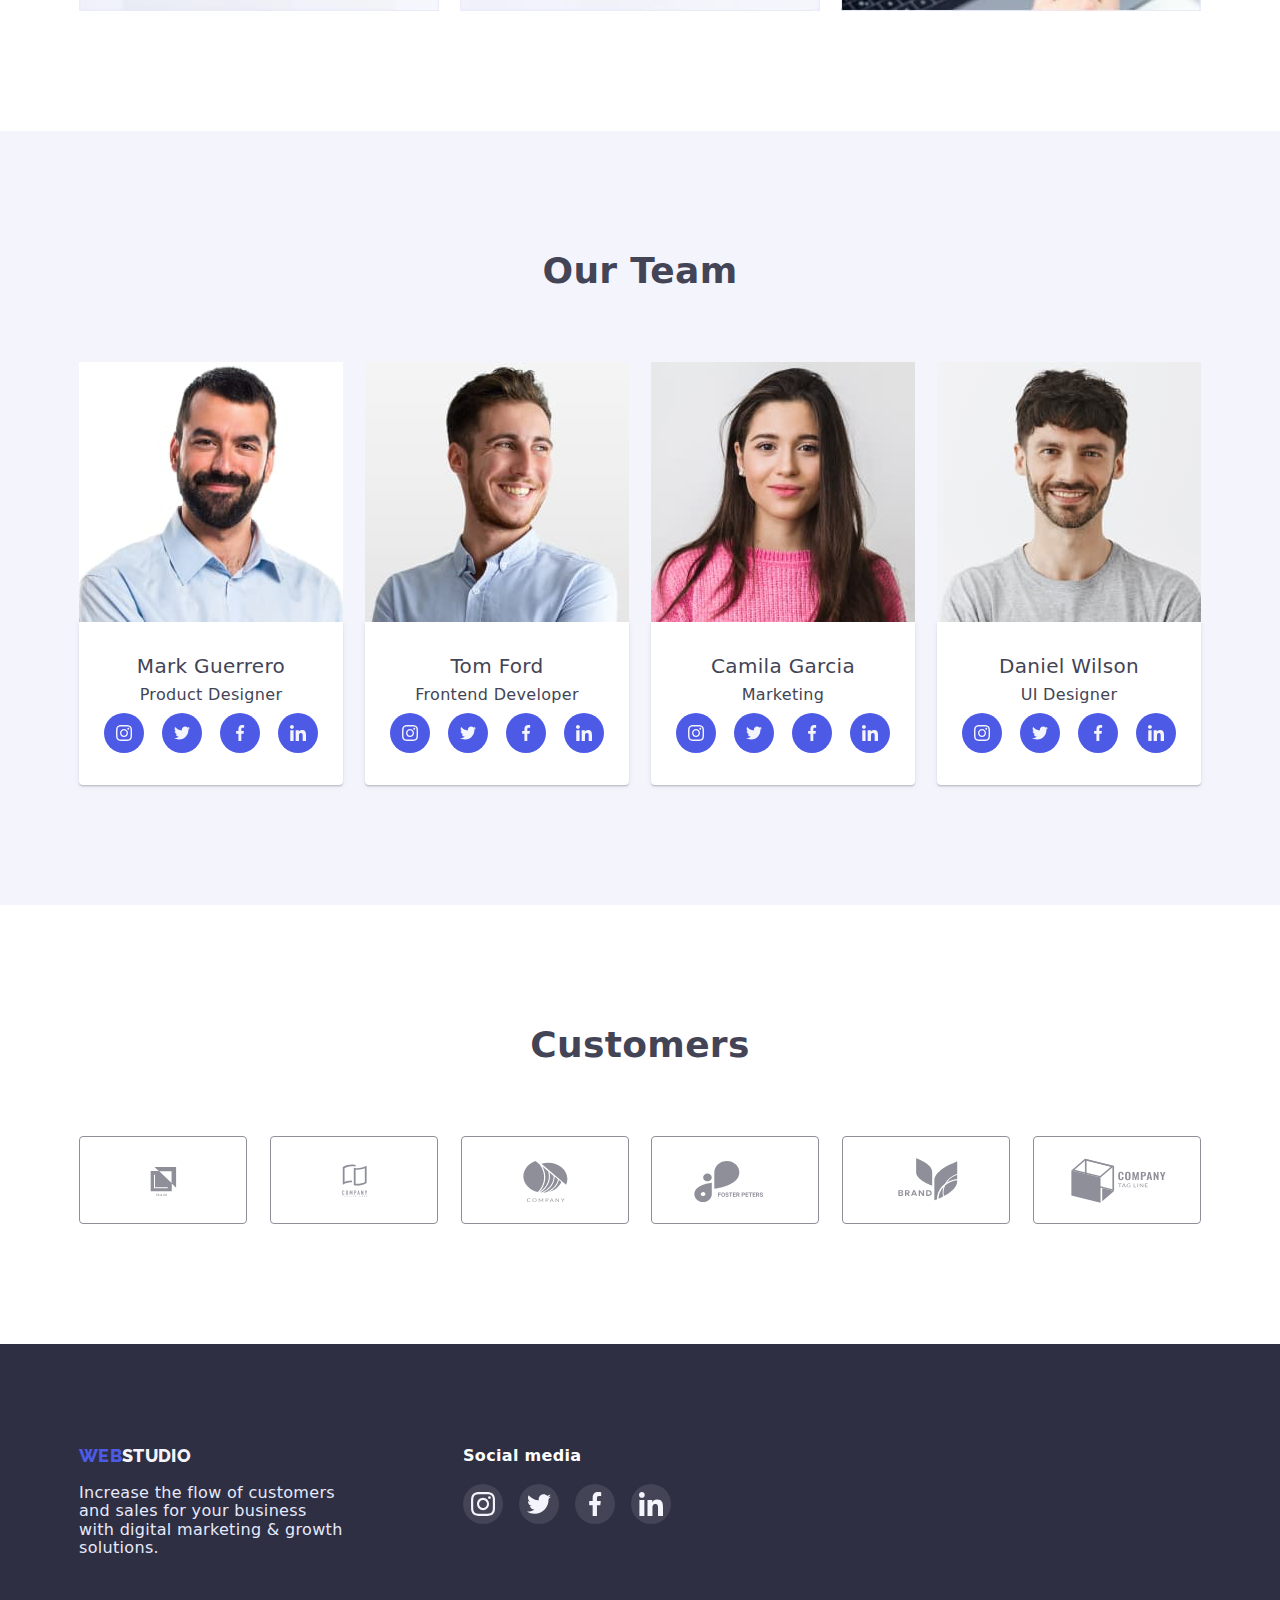
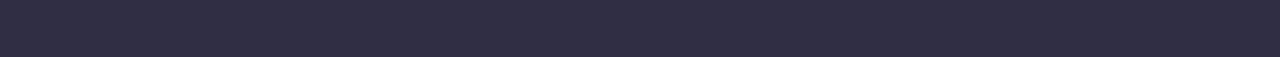
==== commit ca1bee5d: "ховер на портфоліо" ====
--- a/index.html
+++ b/index.html
@@ -55,7 +55,7 @@
       <section class="hero">
          
         <div class="conteiner">
-        <h1 class="title">Effective Solutions for Your Business</h1>
+        <h1 class="title-hero">Effective Solutions for Your Business</h1>
         <button type="button" class="button giant">Order Service</button>
     </div>
    
@@ -106,7 +106,7 @@
         <h2 class="big-title">What are we doing</h2>
         <ul class="work">
           <li class="li">
-            <img src="./images/comp.jpg" alt="computer" width="360" />
+           <img src="./images/comp.jpg" alt="computer" width="360" />
           </li>
 
           <li class="li">
@@ -216,34 +216,34 @@
       <div class="klientu">
       <ul class="klientu-list">
         <li class="li">
-          <svg class="icon-klientu">
+          <a class="link-klientu"><svg class="icon-klientu">
             <use href="./images/symbol-defs.svg#icon-Client-1"></use>
-          </svg>
-        </li>
-        <li class="li">
-          <svg class="icon-klientu">
+          </svg></a>
+        </li>
+        <li class="li">
+          <a class="link-klientu"><svg class="icon-klientu">
             <use href="./images/symbol-defs.svg#icon-Client-2"></use>
-          </svg>
-        </li>
-        <li class="li">
-          <svg class="icon-klientu">
+          </svg></a>
+        </li>
+        <li class="li">
+          <a class="link-klientu"><svg class="icon-klientu">
             <use href="./images/symbol-defs.svg#icon-Logo-8"></use>
-          </svg>
-        </li>
-        <li class="li">
-          <svg class="icon-klientu">
+          </svg></a>
+        </li>
+        <li class="li">
+          <a class="link-klientu"><svg class="icon-klientu">
             <use href="./images/symbol-defs.svg#icon-Logo-3"></use>
-          </svg>
-        </li>
-        <li class="li">
-          <svg class="icon-klientu">
+          </svg></a>
+        </li>
+        <li class="li">
+          <a class="link-klientu"><svg class="icon-klientu">
             <use href="./images/symbol-defs.svg#icon-Logo-6"></use>
-          </svg>
-        </li>
-        <li class="li">
-          <svg class="icon-klientu">
+          </svg></a>
+        </li>
+        <li class="li">
+          <a class="link-klientu"><svg class="icon-klientu">
             <use href="./images/symbol-defs.svg#icon-Logo-7"></use>
-          </svg>
+          </svg></a>
         </li>
       </ul>
       </div>
@@ -258,7 +258,7 @@
           <a href="./index.html" class="logo"
           >WEB<span class="accent-2">STUDIO</span></a
         >
-        
+        <!--block-->
 
       <p class="footer-p">
         Increase the flow of customers and sales for your business with digital
--- a/css/styles.css
+++ b/css/styles.css
@@ -162,14 +162,16 @@
 
   width: auto;
 }
-
-.hero .title {
+.title-hero {
   margin-bottom: 48px;
   color: var(--color-giant);
   font-weight: 700;
   font-size: 56px;
   line-height: 1.07;
   text-align: center;
+  width: 496px;
+  margin-left: auto;
+  margin-right: auto;
 }
 
 /*button*/
@@ -394,8 +396,15 @@
   color: var(--color-giant);
 }
 .filtr .link {
+  display: block;
   text-decoration: none;
 }
+
+.filtr .link:hover {
+  box-shadow: 0px 1px 6px rgba(46, 47, 66, 0.08),
+    0px 1px 1px rgba(46, 47, 66, 0.16), 0px 2px 1px rgba(46, 47, 66, 0.08);
+}
+
 .filtr {
   display: flex;
   flex-wrap: wrap;
@@ -455,29 +464,33 @@
 }
 .klientu-list .li {
   box-sizing: border-box;
-  border-radius: 4px;
-  border: 1px solid #8e8f99;
-
-  width: 168px;
-  height: 88px;
-
-  display: flex;
-
-  align-items: center;
-  justify-content: center;
-  margin-left: auto;
-  margin-right: auto;
-  fill: #8e8f99;
 }
 .icon-klientu {
   width: 104px;
   height: 56px;
 }
-
-.klientu-list .li:hover,
-.klientu-list .li:focus {
+.link-klientu {
+  border-radius: 4px;
+  border: 1px solid #8e8f99;
+  width: 168px;
+  height: 88px;
+  display: flex;
+
+  align-items: center;
+  justify-content: center;
+  margin-left: auto;
+  margin-right: auto;
+  fill: #8e8f99;
+}
+.link-klientu:hover,
+.link-klientu:focus {
   fill: var(--color-hover);
   border: 1px solid var(--color-hover);
+}
+
+.link-klientu:hover .icon,
+.link-klientu:focus .icon {
+  fill: var(--color-hover);
 }
 .footer-list-svg {
   display: flex;
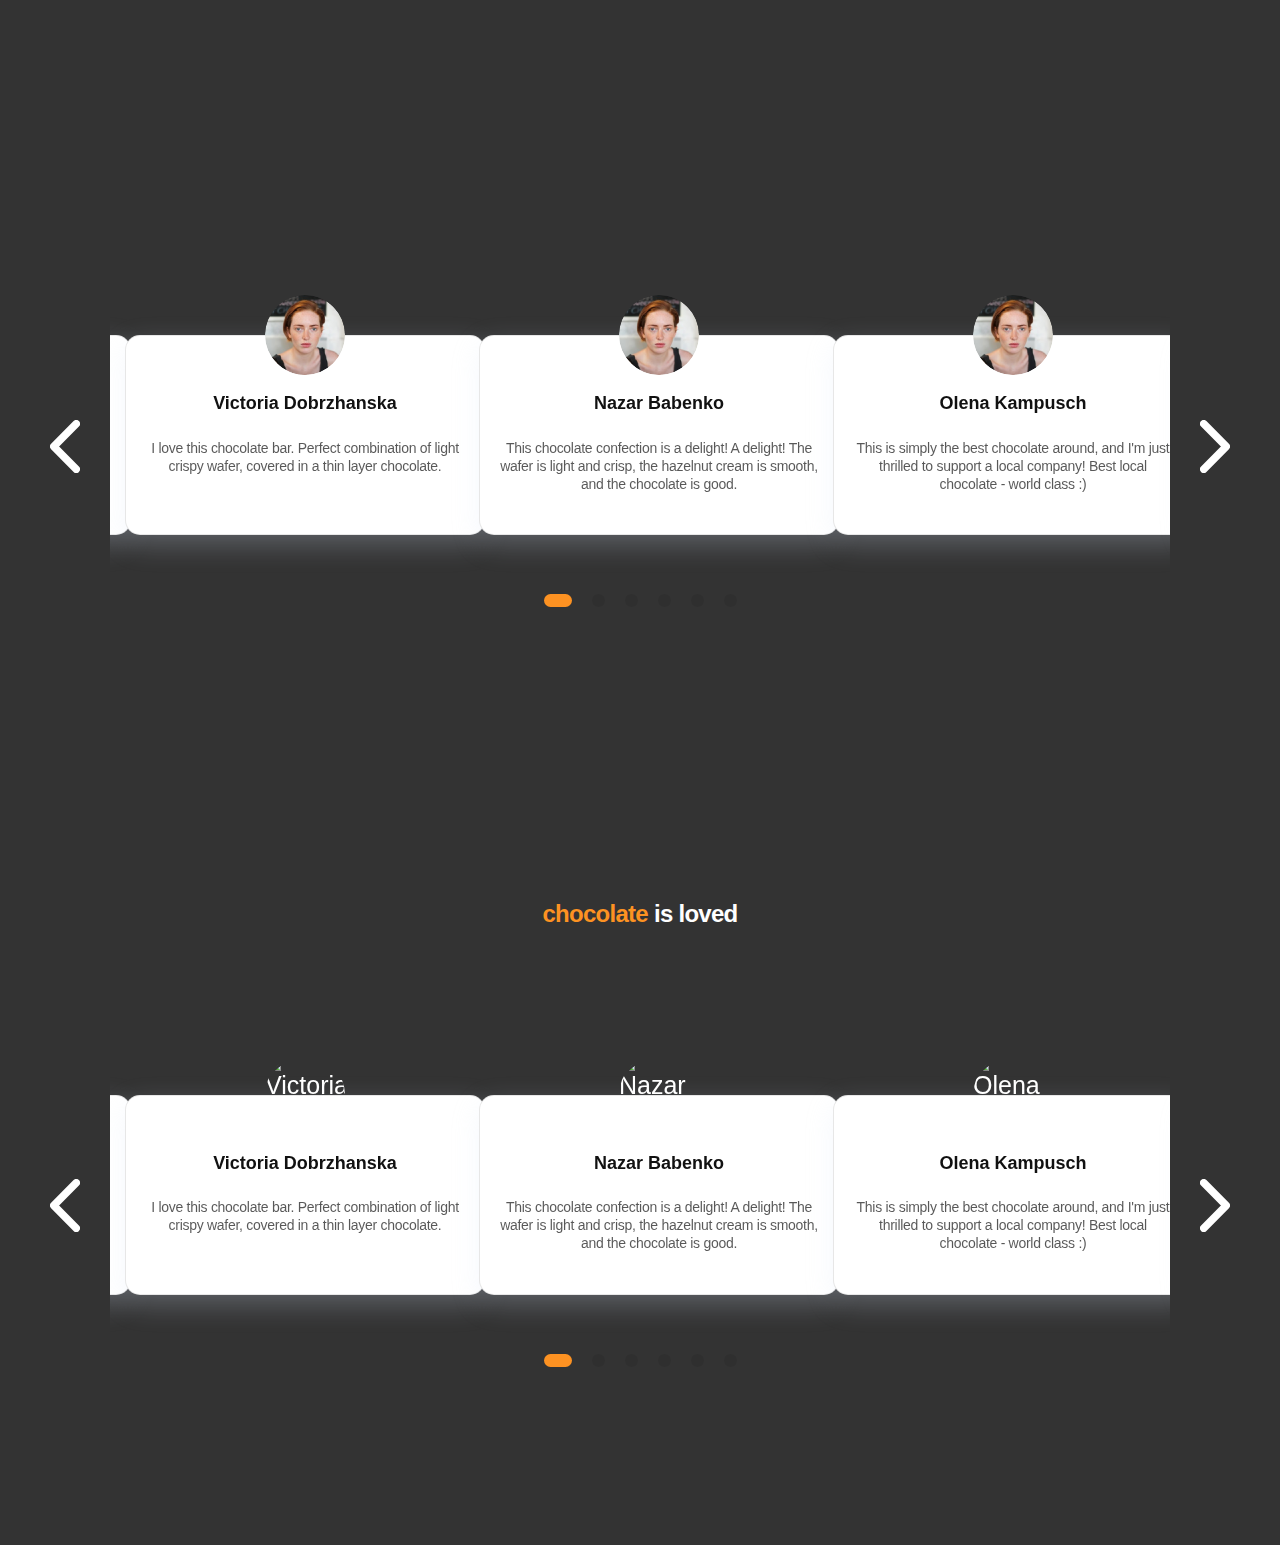
==== commit d85a1550: "ааа" ====
--- a/index.html
+++ b/index.html
@@ -1,294 +1,247 @@
+<!-- Сообщаем браузеру как стоит обрабатывать эту страницу -->
 <!DOCTYPE html>
-<html lang="en">
+<!-- Оболочка документа, указываем язык содержимого -->
+<html lang="ru">
+  <!-- Заголовок страницы, контейнер для других важных данных (не отображается) -->
   <head>
+    <!-- Заголовок страницы в браузере -->
+    <title>Slick слайдер</title>
+    <!-- Подключаем CSS -->
+    <link rel="stylesheet" href="css/style.css" />
+    <!-- Кодировка страницы -->
     <meta charset="UTF-8" />
-    <meta http-equiv="X-UA-Compatible" content="IE=edge" />
-    <meta name="viewport" content="width=device-width, initial-scale=1.0" />
-
-    <title>resume</title>
-  
-    <link
-      href="https://fonts.googleapis.com/css2?family=Raleway:wght@800&family=Roboto:wght@400;500;700&display=swap"
-      rel="stylesheet"
-    />
-    <link rel="stylesheet" href="./css/styles.css" />
-    <link
-    href="https://cdn.jsdelivr.net/npm/modern-normalize@1.1.0/modern-normalize.min.css"
-    rel="stylesheet"
-  />
-   
+    <!-- Адаптив -->
+    <meta name="viewport" content="width=device-width" />
   </head>
+  <!-- Отображаемое тело страницы -->
   <body>
-    <header class="top">
-      <div class="conteiner">
-        <div class="header-nav">
-        <nav>
-          <div class="internal-nav"> 
-        <a href="./index.html" class="logo"
-          >WEB<span class="accent-1">STUDIO</span></a
-        >
-        <ul class="nav-link">
-          <li class="li">
-            <a href="" class="link curent">Studio</a>
-          </li>
-          <li class="li"><a href="./portfolio.html" class="link">Portfolio</a></li>
-          <li class="li"><a href="" class="link">Contacts</a></li>
-        </ul>
+    <!-- Оболочка для демонстрации -->
+    <div class="wrapper">
+      <!-- Контент -->
+
+      <div class="slider">
+        <div class="slider__item filter">
+          <div class="review-item">
+            <img src="img/Ellipse.png" alt="" class="review-img" />
+           <h3 class="review-smale-title">Victoria Dobrzhanska</h3>
+        <p class="review-text-p">
+          I love this chocolate bar. Perfect combination of light crispy wafer,
+          covered in a thin layer chocolate.
+        </p>
+            </p>
+          </div>
+        </div>
+        <div class="slider__item">
+          <div class="review-item">
+            <img src="img/Ellipse.png" alt="" class="review-img" />
+            <h3 class="review-smale-title">Nazar Babenko</h3>
+       
+        <p class="review-text-p">
+          This chocolate confection is a delight! A delight! The wafer is light
+          and crisp, the hazelnut cream is smooth, and the chocolate is good.
+            </p>
+          </div>
+        </div>
+        <div class="slider__item filter">
+          <div class="review-item">
+            <img src="img/Ellipse.png" alt="" class="review-img" />
+         <h3 class="review-smale-title">Olena Kampusch</h3>
+        <p class="review-text-p">
+          This is simply the best chocolate around, and I'm just thrilled to
+          support a local company! Best local chocolate - world class :)
+        </p>
+          </div>
+        </div>
+        <div class="slider__item">
+          <div class="review-item">
+            <img src="img/Ellipse.png" alt="" class="review-img" />
+          <h3 class="review-smale-title">Natalia Sus</h3>
+        <p class="review-text-p">
+          Chocolate is a family favourite treat. Love the delicious smooth
+          chocolate and the creaminess inside. The wafer is soft but crunchy.
+        </p>
+          </div>
+        </div>
+		 <div class="slider__item filter">
+          <div class="review-item">
+            <img src="img/Ellipse.png" alt="" class="review-img" />
+       <h3 class="review-smale-title">Danilo Nottingham</h3>
+        <p class="review-text-p">
+          The chocolate assortment was delicious. Both dark and milk chocolate
+          pieces were smooth and just right on the sweetness level.
+        </p>
+          </div>
+        </div>
+        <div class="slider__item">
+          <div class="review-item">
+            <img src="img/Ellipse.png" alt="" class="review-img" />
+        <h3 class="review-smale-title">Irina Tydnyuk</h3>
+      
+        <p class="review-text-p">
+          This is delicious. It so rich and flavorful you don’t need to use as
+          many. I love topping an apple with almond butter and these chips for a
+          snack.
+        </p>
+          </div>
+        </div>
       </div>
-      </nav>
-      <address class="adr-heder">
-        <ul class="auth-nav">
-          <li class="li">
-            <a href="mailto:info@devstudio.com" class="address">info@devstudio.com</a>
-          </li>
-          <li class="li">
-            <a href="tel:+110001111111" class="address">+11 (000) 111-11-11</a>
-          </li>
-        </ul>
-      </address>
+
+      <!-- Подключаем jQuery -->
+      <script src="https://code.jquery.com/jquery-3.4.1.min.js"></script>
+      <!-- Подключаем слайдер Slick -->
+      <script src="js/slick.min.js"></script>
+      <!-- Подключаем файл скриптов -->
+      <script src="js/script.js"></script>
     </div>
-      </div>
-    </header>
-
-    <main>
-   
-      <section class="hero">
-         
-        <div class="conteiner">
-        <h1 class="title-hero">Effective Solutions for Your Business</h1>
-        <button type="button" class="button giant">Order Service</button>
-    </div>
-   
-      </section>
-    
-      <section class="methods">
-        <div class="conteiner">
-          
-        <ul class="title-p">
-          <li class="li antena">
-            <h3 class="title">Strategy</h3>
-            <p class="text-p">
-              Our goal is to identify the business problem to walk away with the
-              perfect and creative solution.
-            </p>
-          </li>
-
-          <li class="li hod">
-            <h3 class="title">Punctuality</h3>
-            <p class="text-p">
-              Bring the key message to the brand's audience for the best price
-              within the shortest possible time.
-            </p>
-          </li>
-
-          <li class="li comp">
-            <h3 class="title">Diligence</h3>
-            <p class="text-p">
-              Research and confirm brands that present the strongest digital
-              growth opportunities and minimize risk.
-            </p>
-          </li>
-
-          <li class="li astronaut">
-            <h3 class="title">Technologies</h3>
-            <p class="text-p">
-              Design practice focused on digital experiences. We bring forth a
-              deep passion for problem-solving.
-            </p>
-          </li>
-        </ul>
-       
-        </div>
-    </div>
-      </section>
-      <section class="works">
-        <div class="conteiner metodu">
-        <h2 class="big-title">What are we doing</h2>
-        <ul class="work">
-          <li class="li">
-           <img src="./images/comp.jpg" alt="computer" width="360" />
-          </li>
-
-          <li class="li">
-            <img src="./images/tel.jpg" alt="phone" width="360" />
-          </li>
-          <li class="li">
-            <img
-              src="./images/compandtel.jpg"
-              alt="phone and computer"
-              width="360"
-            />
-          </li>
-        </ul>
-        </div>
-        </section>
-      </section>
-   
-
-      <section class="team">
-        <div class="conteiner">
-        <h2 class="big-title">Our Team</h2>
-        <ul class="title-img">
-          <li class="li">
-            <img src="./images/mark.jpg" alt="mark" width="264" class="foto"/>
-            <div class="team-img"><h3 class="title">Mark Guerrero</h3>
-            <p class="text-p">Product Designer</p>
-            <ul class="list-svg">
-       <li class="li"><a href="/" class="a-svg"><svg class="icon" width="16px" height="16px"> 
-            <use href="./images/symbol-defs.svg#icon-instagram" ></use>
-       </svg></a></li>
-         <li class="li"><a href="/" class="a-svg"><svg class="icon" width="16px" height="16px"> 
-            <use href="./images/symbol-defs.svg#icon-twitter" ></use>
-        </svg></a></li>
-         <li class="li"><a href="/" class="a-svg"><svg class="icon" width="16px" height="16px"> 
-            <use href="./images/symbol-defs.svg#icon-facebook" ></use>
-        </svg></a></li>
-         <li class="li"><a href="/" class="a-svg"><svg class="icon" width="16px" height="16px"> 
-            <use href="./images/symbol-defs.svg#icon-linkedin" ></use>
-        </svg></a></li>
-        </ul>
-   </div> 
-   <li class="li">
-            <img src="./images/tom.jpg" alt="mark" width="264" class="foto"/>
-            <div class="team-img"><h3 class="title">Tom Ford</h3>
-            <p class="text-p">Frontend Developer</p>
-      <ul class="list-svg">
-       <li class="li"><a href="/" class="a-svg"><svg class="icon inst-t" width="16px" height="16px"> 
-            <use href="./images/symbol-defs.svg#icon-instagram" ></use>
-       </svg></a></li>
-         <li class="li"><a href="/" class="a-svg"><svg class="icon inst-t" width="16px" height="16px"> 
-            <use href="./images/symbol-defs.svg#icon-twitter" ></use>
-        </svg></a></li>
-         <li class="li"><a href="/" class="a-svg"><svg class="icon f-in" width="16px" height="16px"> 
-            <use href="./images/symbol-defs.svg#icon-facebook" ></use>
-        </svg></a></li>
-         <li class="li"><a href="/" class="a-svg"><svg class="icon f-in" width="16px" height="16px"> 
-            <use href="./images/symbol-defs.svg#icon-linkedin" ></use>
-        </svg></a></li>
-        </ul>
-   </div> 
-    <li class="li">
-            <img src="./images/camila.jpg" alt="mark" width="264" class="foto"/>
-            <div class="team-img"><h3 class="title">Camila Garcia</h3>
-            <p class="text-p">Marketing</p>
-       <ul class="list-svg">
-       <li class="li"><a href="/" class="a-svg"><svg class="icon inst-t" width="16px" height="16px"> 
-            <use href="./images/symbol-defs.svg#icon-instagram" ></use>
-       </svg></a></li>
-         <li class="li"><a href="/" class="a-svg"><svg class="icon inst-t" width="16px" height="16px"> 
-            <use href="./images/symbol-defs.svg#icon-twitter" ></use>
-        </svg></a></li>
-         <li class="li"><a href="/" class="a-svg"><svg class="icon f-in" width="16px" height="16px"> 
-            <use href="./images/symbol-defs.svg#icon-facebook" ></use>
-        </svg></a></li>
-         <li class="li"><a href="/" class="a-svg"><svg class="icon f-in" width="16px" height="16px"> 
-            <use href="./images/symbol-defs.svg#icon-linkedin" ></use>
-        </svg></a></li>
-        </ul>
-   </div>         
-           <li class="li">
-            <img src="./images/daniel.jpg" alt="mark" width="264" class="foto"/>
-            <div class="team-img"><h3 class="title">Daniel Wilson</h3>
-            <p class="text-p">UI Designer</p>
-       <ul class="list-svg">
-       <li class="li"><a href="/" class="a-svg"><svg class="icon inst-t" width="16px" height="16px"> 
-            <use href="./images/symbol-defs.svg#icon-instagram" ></use>
-       </svg></a></li>
-         <li class="li"><a href="/" class="a-svg"><svg class="icon inst-t" width="16px" height="16px"> 
-            <use href="./images/symbol-defs.svg#icon-twitter" ></use>
-        </svg></a></li>
-         <li class="li"><a href="/" class="a-svg"><svg class="icon f-in" width="16px" height="16px"> 
-            <use href="./images/symbol-defs.svg#icon-facebook" ></use>
-        </svg></a></li>
-         <li class="li"><a href="/" class="a-svg"><svg class="icon f-in" width="16px" height="16px"> 
-            <use href="./images/symbol-defs.svg#icon-linkedin" ></use>
-        </svg></a></li>
-        </ul>
-   </div>         
-              
-                 
-        </div>
-
-      </section>
-      <section class="Customers">
-        <div class="conteiner">
-      <h2 class="big-title">Customers</h2>
-      <div class="klientu">
-      <ul class="klientu-list">
-        <li class="li">
-          <a class="link-klientu"><svg class="icon-klientu">
-            <use href="./images/symbol-defs.svg#icon-Client-1"></use>
-          </svg></a>
-        </li>
-        <li class="li">
-          <a class="link-klientu"><svg class="icon-klientu">
-            <use href="./images/symbol-defs.svg#icon-Client-2"></use>
-          </svg></a>
-        </li>
-        <li class="li">
-          <a class="link-klientu"><svg class="icon-klientu">
-            <use href="./images/symbol-defs.svg#icon-Logo-8"></use>
-          </svg></a>
-        </li>
-        <li class="li">
-          <a class="link-klientu"><svg class="icon-klientu">
-            <use href="./images/symbol-defs.svg#icon-Logo-3"></use>
-          </svg></a>
-        </li>
-        <li class="li">
-          <a class="link-klientu"><svg class="icon-klientu">
-            <use href="./images/symbol-defs.svg#icon-Logo-6"></use>
-          </svg></a>
-        </li>
-        <li class="li">
-          <a class="link-klientu"><svg class="icon-klientu">
-            <use href="./images/symbol-defs.svg#icon-Logo-7"></use>
-          </svg></a>
-        </li>
-      </ul>
-      </div>
-     </div>
-      </section>
-
-
-    </main>
-    <footer class="footer">
-      <div class="conteiner foot">
-       <div class="f-web"> 
-          <a href="./index.html" class="logo"
-          >WEB<span class="accent-2">STUDIO</span></a
-        >
-        <!--block-->
-
-      <p class="footer-p">
-        Increase the flow of customers and sales for your business with digital
-        marketing & growth solutions.
-      </p>
-     </div> 
-     
-        <div class="media">
-       <P class="media-p">
-        
-        Social media
-       </P>
-        <ul class="footer-list-svg">
-       <li class="li"><a href="/" class="a-svg-f"><svg class="icon" width="24" height="24" > 
-            <use href="./images/symbol-defs.svg#icon-instagram" ></use>
-       </svg></a></li>
-         <li class="li"><a href="/" class="a-svg-f"><svg class="icon" width="24" height="24" > 
-            <use href="./images/symbol-defs.svg#icon-twitter"></use>
-        </svg></a></li>
-         <li class="li"><a href="/" class="a-svg-f"><svg class="icon" width="24" height="24" > 
-            <use href="./images/symbol-defs.svg#icon-facebook"></use>
-        </svg></a></li>
-         <li class="li"><a href="/" class="a-svg-f"><svg class="icon" width="24" height="24" > 
-            <use href="./images/symbol-defs.svg#icon-linkedin"></use>
-        </svg></a></li>
-        </ul>
-
-    
-   </div>
-      </div>
-    </footer>
   </body>
 </html>
+
+
+
+
+<section id="review" class="reviews">
+  <div class="container">
+    <h2 class="reviews-big-title">
+      <span class="review-accent">chocolate</span> is loved
+    </h2>
+   
+<div class="wrapper">
+      <!-- Контент -->
+
+       <ul class="slider">
+        
+        <li class="slider__item filter">
+          <div class="review-item">
+            <picture>
+              <source
+                srcset="
+                  ./img/mobile/victoria-dobrzhanska.png    1x,
+                  ./img/mobile/victoria-dobrzhanska@2x.png 2x
+                "
+              />
+              <img
+                class="review-img"
+                src="./img/mobile/victoria-dobrzhanska.png"
+                alt="Victoria Dobrzhanska review"
+                width="80"
+                height="80"
+              />
+            </picture>
+
+            <h3 class="review-smale-title">Victoria Dobrzhanska</h3>
+            <p class="review-text-p">
+              I love this chocolate bar. Perfect combination of light crispy
+              wafer, covered in a thin layer chocolate.
+            </p>
+          </div>
+        </li>
+        <li class="slider__item">
+          <div class="review-item">
+            <picture>
+              <source
+                srcset="
+                  ./img/tablet/nazar-babenko.png    1x,
+                  ./img/tablet/nazar-babenko@2x.png 2x
+                "
+              />
+
+              <img
+                class="review-img"
+                src="./img/tablet/nazar-babenko.png"
+                alt="Nazar Babenko review"
+                width="80"
+                height="80"
+              />
+            </picture>
+            <h3 class="review-smale-title">Nazar Babenko</h3>
+
+            <p class="review-text-p">
+              This chocolate confection is a delight! A delight! The wafer is
+              light and crisp, the hazelnut cream is smooth, and the chocolate
+              is good.
+            </p>
+          </div>
+        </li>
+        <li class="slider__item filter">
+          <div class="review-item">
+            <picture>
+              <source
+                srcset="
+                  ./img/desktop/olena-kampusch.png    1x,
+                  ./img/desktop/olena-kampusch@2x.png 2x
+                "
+              />
+
+              <img
+                class="review-img"
+                src="./img/desktop/olena-kampusch.png"
+                alt="Olena Kampusch review"
+                width="80"
+                height="80"
+              />
+            </picture>
+            <h3 class="review-smale-title">Olena Kampusch</h3>
+            <p class="review-text-p">
+              This is simply the best chocolate around, and I'm just thrilled to
+              support a local company! Best local chocolate - world class :)
+            </p>
+          </div>
+        </li>
+        <li class="slider__item">
+          <div class="review-item">
+            <img
+              src="../img/desktop/natalia-sus.png"
+              alt=""
+              class="review-img"
+            />
+            <h3 class="review-smale-title">Natalia Sus</h3>
+            <p class="review-text-p">
+              Chocolate is a family favourite treat. Love the delicious smooth
+              chocolate and the creaminess inside. The wafer is soft but
+              crunchy.
+            </p>
+          </div>
+        </li>
+        <li class="slider__item filter">
+          <div class="review-item">
+            <img
+              src="../img/desktop/danilo-nottingham.png"
+              alt=""
+              class="review-img"
+            />
+            <h3 class="review-smale-title">Danilo Nottingham</h3>
+            <p class="review-text-p">
+              The chocolate assortment was delicious. Both dark and milk
+              chocolate pieces were smooth and just right on the sweetness
+              level.
+            </p>
+          </div>
+        </li>
+        <div class="slider__item">
+          <div class="review-item">
+            <img
+              src="../img/desktop/irina-tydnyuk.png"
+              alt=""
+              class="review-img"
+            />
+            <h3 class="review-smale-title">Irina Tydnyuk</h3>
+
+            <p class="review-text-p">
+              This is delicious. It so rich and flavorful you don’t need to use
+              as many. I love topping an apple with almond butter and these
+              chips for a snack.
+            </p>
+          </div>
+        </div>
+      </ul>
+    </div>
+
+
+
+
+
+
+
+
+
+ 
--- a/css/style.css
+++ b/css/style.css
@@ -0,0 +1,614 @@
+/*Обнуление*/
+*,
+*:before,
+*:after {
+  padding: 0;
+  margin: 0;
+  border: 0;
+  box-sizing: border-box;
+}
+/*Стили для демонстрации*/
+html,
+body {
+  height: 100%;
+  background-color: #333;
+  font-family: Arial, "Helvetica Neue", Helvetica, sans-serif;
+  color: #fff;
+  font-size: 25px;
+}
+.wrapper {
+  height: 100%;
+  padding: 50px;
+  display: flex;
+  justify-content: center;
+  align-items: center;
+}
+
+@media (max-width: 767px) {
+  .wrapper {
+    padding: 50px 10px;
+  }
+}
+
+/* Основные стили */
+
+/* Слайдер */
+.slick-slider {
+  min-width: 0;
+}
+/* Ограничивающая оболочка */
+.slick-list {
+  overflow: hidden;
+}
+/* Лента слайдов */
+.slick-track {
+  display: flex;
+  height: 285px;
+  justify-content: center;
+  align-items: center;
+}
+
+/* Конкретный слайдер */
+.slider {
+  position: relative;
+  padding: 0px 60px;
+}
+
+@media (max-width: 767px) {
+  .slider {
+    padding: 0px 40px;
+  }
+}
+
+.slider .slick-arrow {
+  position: absolute;
+  top: 50%;
+  margin: -30px 0px 0px 0px;
+  z-index: 10;
+  font-size: 0;
+  width: 30px;
+  height: 60px;
+}
+.slider .slick-arrow.slick-prev {
+  left: 0;
+  background: url("../img/sl-arrow_l.svg") 0 0 / 100% no-repeat;
+}
+.slider .slick-arrow.slick-next {
+  right: 0;
+  background: url("../img/sl-arrow_r.svg") 0 0 / 100% no-repeat;
+}
+.slider .slick-arrow.slick-disabled {
+  opacity: 0.2;
+}
+
+.slider .slick-dots {
+  display: flex;
+  align-items: center;
+  justify-content: center;
+}
+.slider .slick-dots li {
+  list-style: none;
+  margin: 0px 10px;
+}
+.slider .slick-dots button {
+  font-size: 0;
+  width: 13px;
+  height: 13px;
+  background-color: rgba(17, 17, 17, 0.1);
+  border-radius: 50%;
+}
+
+.slider .slick-dots li.slick-active button {
+  width: 28px;
+  background-color: #fd9222;
+
+  border-radius: 10px;
+}
+
+.slider__item {
+  padding: 0px 15px;
+}
+.slider__item img {
+  max-width: 100%;
+}
+.slider__item.slick-center {
+}
+.reviews-list {
+  display: block;
+}
+
+.review-item {
+  margin: 0 auto;
+  box-sizing: border-box;
+  display: block;
+  width: 335px;
+  height: 200px;
+  border: 1px solid rgba(17, 17, 17, 0.1);
+  box-shadow: 0px 9.04932px 26.5717px rgba(215, 228, 249, 0.25);
+  border-radius: 15px;
+  background-color: #ffffff;
+  padding-left: 18px;
+  padding-bottom: 42px;
+  padding-right: 18px;
+  padding-top: 56px;
+  position: relative;
+  margin-right: 28px;
+}
+.review-smale-title {
+  font-weight: 600;
+  font-size: 18px;
+  line-height: 1.33;
+  text-align: center;
+  color: #111111;
+  margin-bottom: 24px;
+}
+
+.review-text-p {
+  font-size: 14px;
+  line-height: 1.28;
+  text-align: center;
+  letter-spacing: -0.02em;
+  color: rgba(17, 17, 17, 0.7);
+}
+.review-img {
+  display: flex;
+  flex-direction: column;
+  justify-content: center;
+  align-items: center;
+  padding: 0px;
+  gap: 18px;
+  position: absolute;
+  left: 50%;
+  top: 50%;
+  transform: translate(-50%, -175%);
+}
+
+/*:root {
+  --main-bg-color: #fafafa;
+  --secondary-bg-color: #1e1823;
+  --text-color-white: #ffffff;
+  --text-color-dark: #111111;
+  --orange-color: #fd9222;
+}*/
+.reviews {
+  padding-bottom: 72px;
+}
+.reviews-big-title {
+  text-align: center;
+  letter-spacing: -0.03em;
+  font-weight: 600;
+  font-size: 20px;
+  line-height: 24px;
+  margin-bottom: 74px;
+}
+
+.review-accent {
+  color: #fd9222;
+}
+.reviews-list {
+  display: block;
+}
+
+.review-item {
+  margin: 0 auto;
+  box-sizing: border-box;
+  display: block;
+  width: 335px;
+  height: 200px;
+  border: 1px solid rgba(17, 17, 17, 0.1);
+  box-shadow: 0px 9.04932px 26.5717px rgba(215, 228, 249, 0.25);
+  border-radius: 15px;
+  background-color: #ffffff;
+  padding-left: 18px;
+  padding-bottom: 42px;
+  padding-right: 18px;
+  padding-top: 56px;
+  position: relative;
+}
+
+.review-img {
+  display: flex;
+  flex-direction: column;
+  justify-content: center;
+  align-items: center;
+  border-radius: 50%;
+  padding: 0px;
+  gap: 18px;
+  position: absolute;
+  left: 50%;
+  top: 50%;
+  transform: translate(-50%, -175%);
+}
+.review-smale-title {
+  font-weight: 600;
+  font-size: 18px;
+  line-height: 1.33;
+  text-align: center;
+  color: #111111;
+  margin-bottom: 24px;
+}
+
+.review-text-p {
+  font-size: 14px;
+  line-height: 1.28;
+  text-align: center;
+  letter-spacing: -0.02em;
+  color: rgba(17, 17, 17, 0.7);
+}
+
+.review-button {
+  margin: 0 auto;
+  color: #111111;
+  width: 165px;
+  height: 41px;
+  padding: 12px 28px;
+  border: 1px solid #fd9222;
+  border-radius: 100px;
+  font-weight: 600;
+  font-size: 14px;
+  line-height: 17px;
+  text-align: center;
+  display: block;
+  margin-bottom: 50px;
+}
+
+.review-button:focus,
+.review-button:hover {
+  color: #ffffff;
+  background: #fd9222;
+}
+/* =====================SLIDER ====================*/
+ul {
+  list-style-type: none;
+}
+.wrapper {
+  height: 100%;
+  padding-bottom: 50px;
+  width: 100%;
+  display: flex;
+  justify-content: center;
+  align-items: center;
+}
+/*
+@media (min-width: 375px) {
+  .wrapper {
+    padding: 50px 10px;
+  }
+}
+*/
+/* Основные стили */
+
+/* Слайдер */
+.slick-slider {
+  min-width: 0;
+}
+.slick-slider::marker {
+  visibility: none;
+}
+/* Ограничивающая оболочка */
+.slick-list {
+  overflow: hidden;
+}
+/* Лента слайдов */
+.slick-track {
+  display: flex;
+  height: 285px;
+  justify-content: center;
+  align-items: center;
+}
+
+/* Конкретный слайдер */
+.slider {
+  position: relative;
+}
+
+/*@media (min-width: 767px) {
+  .slider {
+    padding: 0px 40px;
+  }
+}*/
+
+.slider .slick-arrow {
+  position: absolute;
+  top: 50%;
+  margin: -30px 0px 0px 0px;
+  z-index: 10;
+  font-size: 0;
+  width: 30px;
+  height: 60px;
+}
+.slider .slick-arrow.slick-prev {
+  left: 0;
+  background: url("../img/sl-arrow_l.svg") 0 0 / 100% no-repeat;
+}
+.slider .slick-arrow.slick-next {
+  right: 0;
+  background: url("../img/sl-arrow_r.svg") 0 0 / 100% no-repeat;
+}
+.slider .slick-arrow.slick-disabled {
+  opacity: 0.2;
+}
+
+.slider .slick-dots {
+  display: flex;
+  align-items: center;
+  justify-content: center;
+}
+.slider .slick-dots li {
+  list-style: none;
+  margin: 0px 10px;
+}
+.slider .slick-dots button {
+  font-size: 0;
+  width: 13px;
+  height: 13px;
+  background-color: rgba(17, 17, 17, 0.1);
+  border-radius: 50%;
+  border: transparent;
+}
+
+.slider .slick-dots li.slick-active button {
+  width: 28px;
+  background-color: #fd9222;
+
+  border-radius: 10px;
+}
+
+.slider__item {
+  /*padding: 0px 15px;*/
+  text-decoration: none;
+}
+.slider__item img {
+  max-width: 100%;
+}
+.slider__item.slick-center {
+}
+.reviews-list {
+  display: block;
+}
+.slider__item.slick-slide::marker {
+  display: none;
+}
+.slick-slider::marker {
+  display: none;
+}
+/* =====================MODAL ====================*/
+.backdrop {
+  position: fixed;
+  z-index: 5;
+  top: 0;
+  left: 0;
+  width: 100%;
+  height: 100%;
+  background: rgba(46, 47, 66, 0.4);
+  transition: opacity 250ms cubic-bezier(0.4, 0, 0.2, 1),
+    visibility 250ms cubic-bezier(0.4, 0, 0.2, 1);
+}
+.modal_reviews {
+  position: relative;
+  width: 311px;
+  height: 471px;
+  background-color: #e2e2e2;
+  border-radius: 15px;
+  top: 50%;
+  left: 50%;
+  transform: translate(-50%, -50%);
+  padding: 32px 24px;
+}
+.input-descrip {
+  width: 100%;
+  height: 45px;
+  font-weight: 500;
+  font-size: 14px;
+  line-height: 1.2;
+  letter-spacing: -0.02em;
+  color: #000000;
+  border: 1.5px solid rgba(17, 17, 17, 0.05);
+  background-color: #e2e2e2;
+  padding: 14px 18px;
+  outline: none;
+  margin-bottom: 14px;
+  border-radius: 8px;
+}
+.input-descrip:focus {
+  box-shadow: drop-shadow(0px 5.44492px 5.44492px rgba(0, 0, 0, 0.03));
+}
+
+.input-descrip::placeholder {
+  /* padding-left: 18px; */
+  color: rgba(64, 64, 64, 0.3);
+}
+.input-descrip-tel::placeholder {
+  padding-left: 14px;
+  border-left: 1px solid rgba(64, 64, 64, 0.3);
+}
+.user-comment::placeholder {
+  color: rgba(64, 64, 64, 0.3);
+}
+.input-descrip-tel {
+  padding-left: 94px;
+}
+.reviews-form-title {
+  width: 255px;
+  text-transform: uppercase;
+  font-weight: 600;
+  font-size: 20px;
+  line-height: 1.2;
+  letter-spacing: -0.03em;
+  margin-bottom: 32px;
+}
+.reviews-form-title-orang {
+  color: var(--orange-color);
+}
+.input-relative {
+  position: relative;
+}
+.text-flex {
+  position: absolute;
+  top: -2px;
+  left: 18px;
+  height: 24px;
+  display: flex;
+  gap: 8px;
+}
+.tel-text {
+  display: flex;
+  font-weight: 500;
+  font-size: 14px;
+  line-height: 1.2;
+  align-items: center;
+  letter-spacing: -0.02em;
+}
+
+.user-comment {
+  resize: none;
+  width: 100%;
+  border: 1.5px solid rgba(17, 17, 17, 0.05);
+  background-color: #e2e2e2;
+  font-weight: 500;
+  font-size: 14px;
+  line-height: 1.2;
+  letter-spacing: -0.02em;
+  color: #000000;
+  padding: 14px 18px;
+  outline: none;
+  height: 91px;
+  border-radius: 8px;
+  margin-bottom: 18px;
+}
+.close-btn-reviews {
+  position: absolute;
+  width: 24px;
+  height: 24px;
+  border-radius: 50%;
+  display: flex;
+  justify-items: center;
+  align-items: center;
+  border: none;
+  top: 14px;
+  right: 14px;
+  transition: background-color 250ms linear, fill 250ms linear;
+}
+.close-btn-reviews:hover,
+.close-btn-reviews:focus {
+  background-color: var(--orange-color);
+  fill: #ffffff;
+}
+.modal-form-btn-reviews {
+  padding: 12px 28px;
+  border-radius: 100px;
+  border: 1px solid #fd9222;
+  color: #111111;
+  font-weight: 600;
+  font-size: 14px;
+  line-height: 1.2;
+  transition: background-color 250ms linear, color 250ms linear;
+}
+.modal-form-btn-reviews:focus,
+.modal-form-btn-reviews:hover {
+  background-color: var(--orange-color);
+  color: #ffffff;
+}
+
+@media screen and (max-width: 335px) {
+  .modal_reviews {
+    width: 100%;
+    height: 500px;
+  }
+  .reviews-form-title {
+    width: 100%;
+  }
+  .review-item {
+    width: 100%;
+  }
+}
+@media screen and (min-width: 768px) {
+  .reviews {
+    padding-bottom: 100px;
+  }
+  .reviews-big-title {
+    font-size: 24px;
+    line-height: 28px;
+  }
+  .review-button {
+    width: 222px;
+    height: 50px;
+    font-size: 18px;
+    line-height: 22px;
+  }
+  .review-item {
+    width: 344px;
+    margin-right: 19px;
+  }
+  .modal_reviews {
+    width: 517px;
+    height: 631px;
+    padding: 40px;
+  }
+  .reviews-form-title {
+    width: 298px;
+    font-weight: 600;
+    font-size: 24px;
+    line-height: 1.16;
+  }
+
+  .input-descrip {
+    height: 66px;
+    font-size: 18px;
+    margin-bottom: 19px;
+    padding: 22px 24px;
+  }
+  .input-descrip::placeholder {
+    font-size: 18px;
+  }
+  .user-comment {
+    height: 137px;
+    font-size: 18px;
+    padding: 22px 24px;
+  }
+  .user-comment::placeholder {
+    font-size: 18px;
+  }
+  .close-btn-reviews {
+    top: 24px;
+    right: 24px;
+    width: 28px;
+    height: 28px;
+  }
+  .modal-close-icon-reviews {
+    width: 14px;
+    height: 14px;
+  }
+  .icon-input {
+    width: 32px;
+    height: 32px;
+  }
+  .tel-text {
+    font-size: 18px;
+  }
+  .text-flex {
+    height: 32px;
+    top: -4px;
+  }
+  .input-descrip-tel {
+    padding-left: 117px;
+  }
+  .input-descrip-tel::placeholder {
+    padding-left: 28px;
+  }
+  .modal-form-btn-reviews {
+    padding: 14px 40px;
+  }
+}
+@media screen and (min-width: 1200px) {
+  .reviews {
+    padding-bottom: 128px;
+  }
+  .reviews-big-title {
+    font-size: 24px;
+    line-height: 28px;
+  }
+  .review-item {
+    width: 360px;
+  }
+}
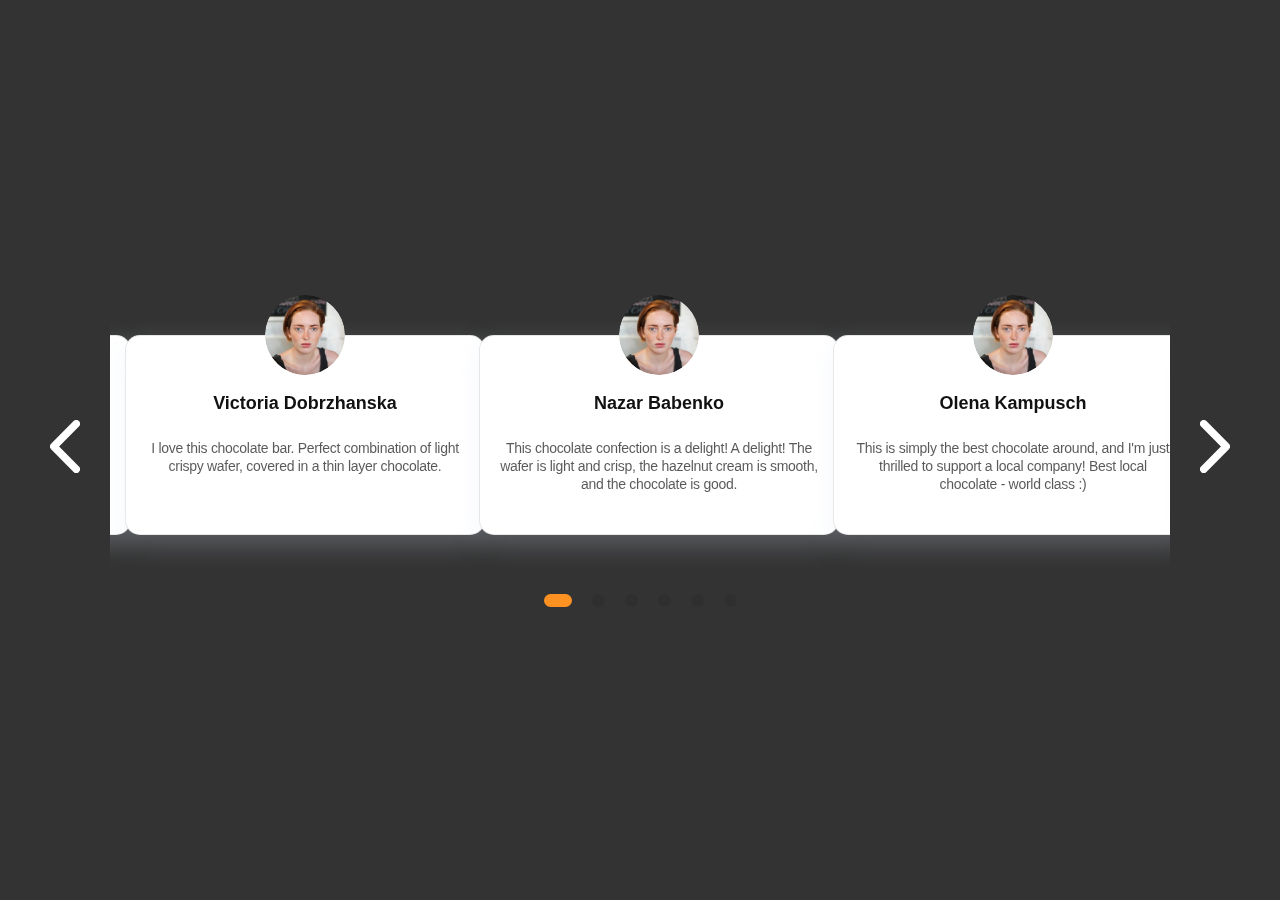
==== commit 450c1f82: "сссс" ====
--- a/index.html
+++ b/index.html
@@ -1,3 +1,4 @@
+
 <!-- Сообщаем браузеру как стоит обрабатывать эту страницу -->
 <!DOCTYPE html>
 <!-- Оболочка документа, указываем язык содержимого -->
@@ -99,142 +100,6 @@
 
 
 
-<section id="review" class="reviews">
-  <div class="container">
-    <h2 class="reviews-big-title">
-      <span class="review-accent">chocolate</span> is loved
-    </h2>
-   
-<div class="wrapper">
-      <!-- Контент -->
-
-       <ul class="slider">
-        
-        <li class="slider__item filter">
-          <div class="review-item">
-            <picture>
-              <source
-                srcset="
-                  ./img/mobile/victoria-dobrzhanska.png    1x,
-                  ./img/mobile/victoria-dobrzhanska@2x.png 2x
-                "
-              />
-              <img
-                class="review-img"
-                src="./img/mobile/victoria-dobrzhanska.png"
-                alt="Victoria Dobrzhanska review"
-                width="80"
-                height="80"
-              />
-            </picture>
-
-            <h3 class="review-smale-title">Victoria Dobrzhanska</h3>
-            <p class="review-text-p">
-              I love this chocolate bar. Perfect combination of light crispy
-              wafer, covered in a thin layer chocolate.
-            </p>
-          </div>
-        </li>
-        <li class="slider__item">
-          <div class="review-item">
-            <picture>
-              <source
-                srcset="
-                  ./img/tablet/nazar-babenko.png    1x,
-                  ./img/tablet/nazar-babenko@2x.png 2x
-                "
-              />
-
-              <img
-                class="review-img"
-                src="./img/tablet/nazar-babenko.png"
-                alt="Nazar Babenko review"
-                width="80"
-                height="80"
-              />
-            </picture>
-            <h3 class="review-smale-title">Nazar Babenko</h3>
-
-            <p class="review-text-p">
-              This chocolate confection is a delight! A delight! The wafer is
-              light and crisp, the hazelnut cream is smooth, and the chocolate
-              is good.
-            </p>
-          </div>
-        </li>
-        <li class="slider__item filter">
-          <div class="review-item">
-            <picture>
-              <source
-                srcset="
-                  ./img/desktop/olena-kampusch.png    1x,
-                  ./img/desktop/olena-kampusch@2x.png 2x
-                "
-              />
-
-              <img
-                class="review-img"
-                src="./img/desktop/olena-kampusch.png"
-                alt="Olena Kampusch review"
-                width="80"
-                height="80"
-              />
-            </picture>
-            <h3 class="review-smale-title">Olena Kampusch</h3>
-            <p class="review-text-p">
-              This is simply the best chocolate around, and I'm just thrilled to
-              support a local company! Best local chocolate - world class :)
-            </p>
-          </div>
-        </li>
-        <li class="slider__item">
-          <div class="review-item">
-            <img
-              src="../img/desktop/natalia-sus.png"
-              alt=""
-              class="review-img"
-            />
-            <h3 class="review-smale-title">Natalia Sus</h3>
-            <p class="review-text-p">
-              Chocolate is a family favourite treat. Love the delicious smooth
-              chocolate and the creaminess inside. The wafer is soft but
-              crunchy.
-            </p>
-          </div>
-        </li>
-        <li class="slider__item filter">
-          <div class="review-item">
-            <img
-              src="../img/desktop/danilo-nottingham.png"
-              alt=""
-              class="review-img"
-            />
-            <h3 class="review-smale-title">Danilo Nottingham</h3>
-            <p class="review-text-p">
-              The chocolate assortment was delicious. Both dark and milk
-              chocolate pieces were smooth and just right on the sweetness
-              level.
-            </p>
-          </div>
-        </li>
-        <div class="slider__item">
-          <div class="review-item">
-            <img
-              src="../img/desktop/irina-tydnyuk.png"
-              alt=""
-              class="review-img"
-            />
-            <h3 class="review-smale-title">Irina Tydnyuk</h3>
-
-            <p class="review-text-p">
-              This is delicious. It so rich and flavorful you don’t need to use
-              as many. I love topping an apple with almond butter and these
-              chips for a snack.
-            </p>
-          </div>
-        </div>
-      </ul>
-    </div>
 
 
 
@@ -244,4 +109,4 @@
 
 
 
- 
+
